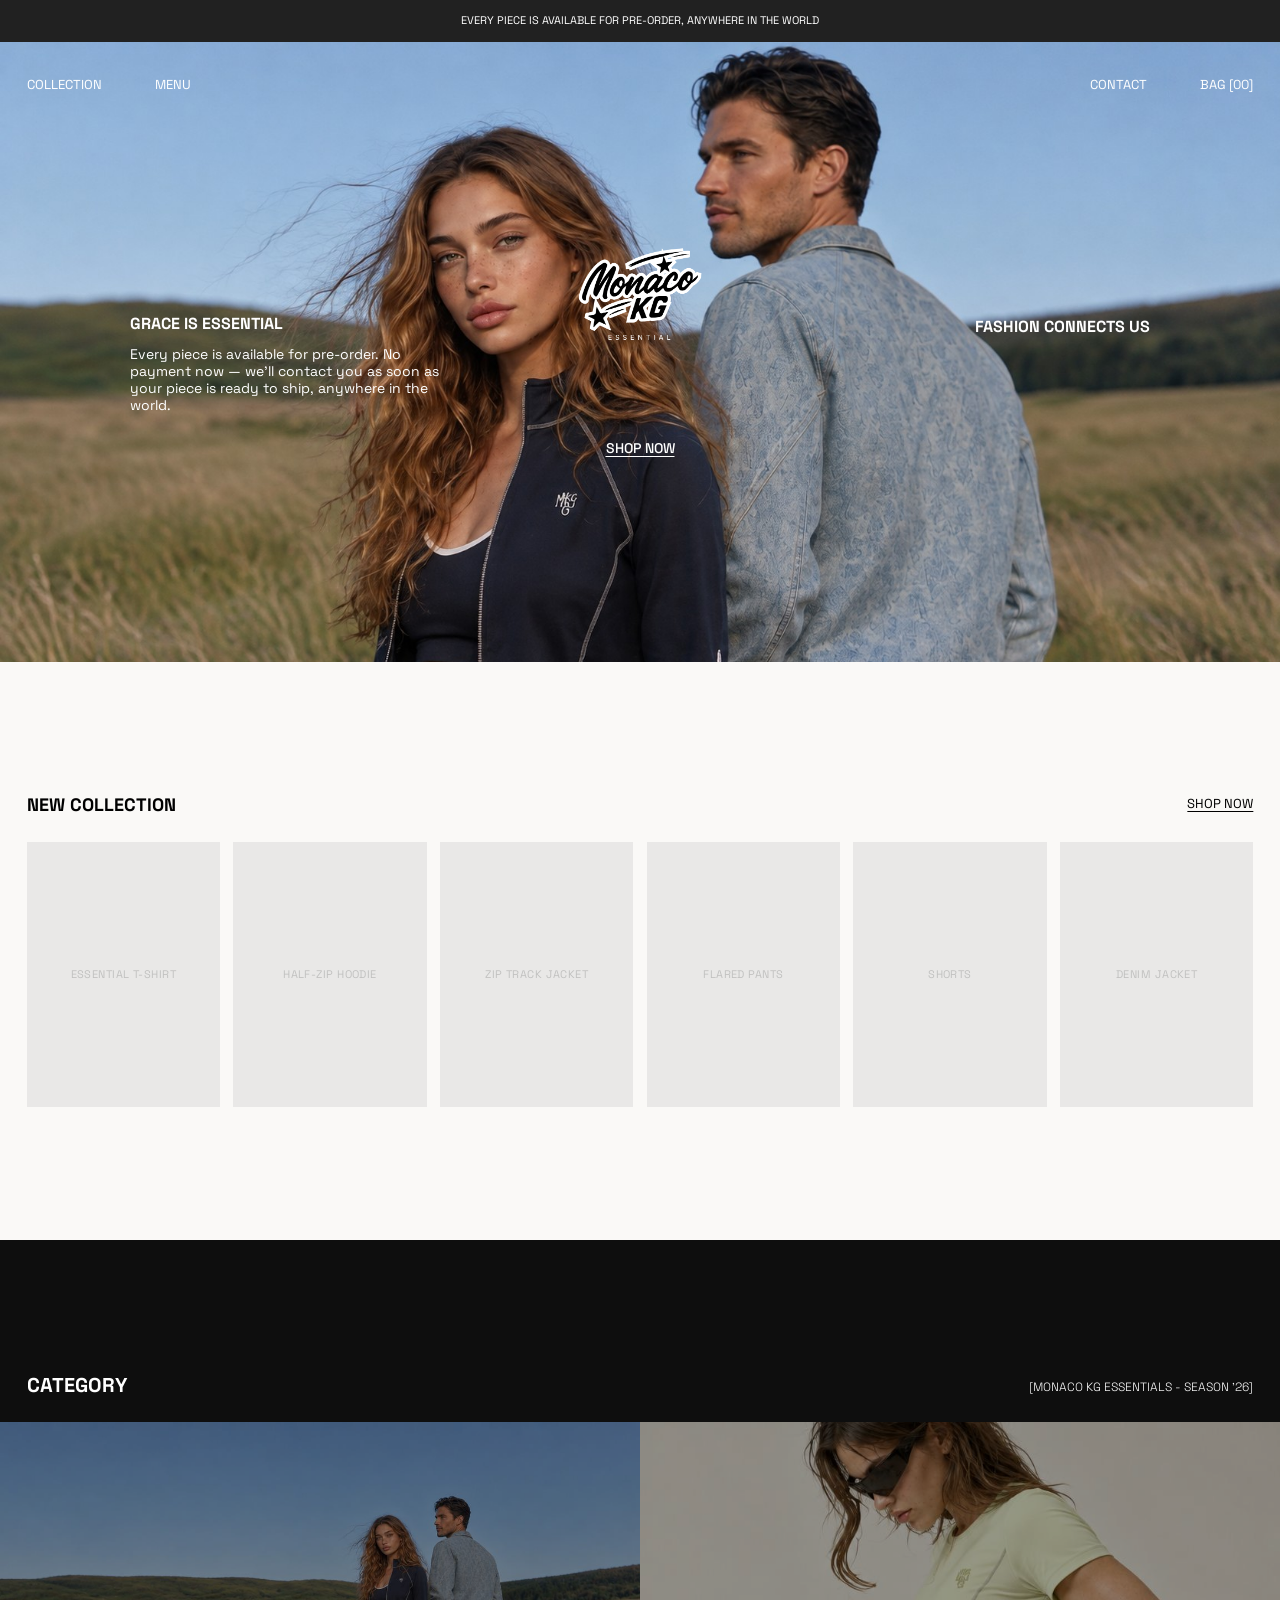
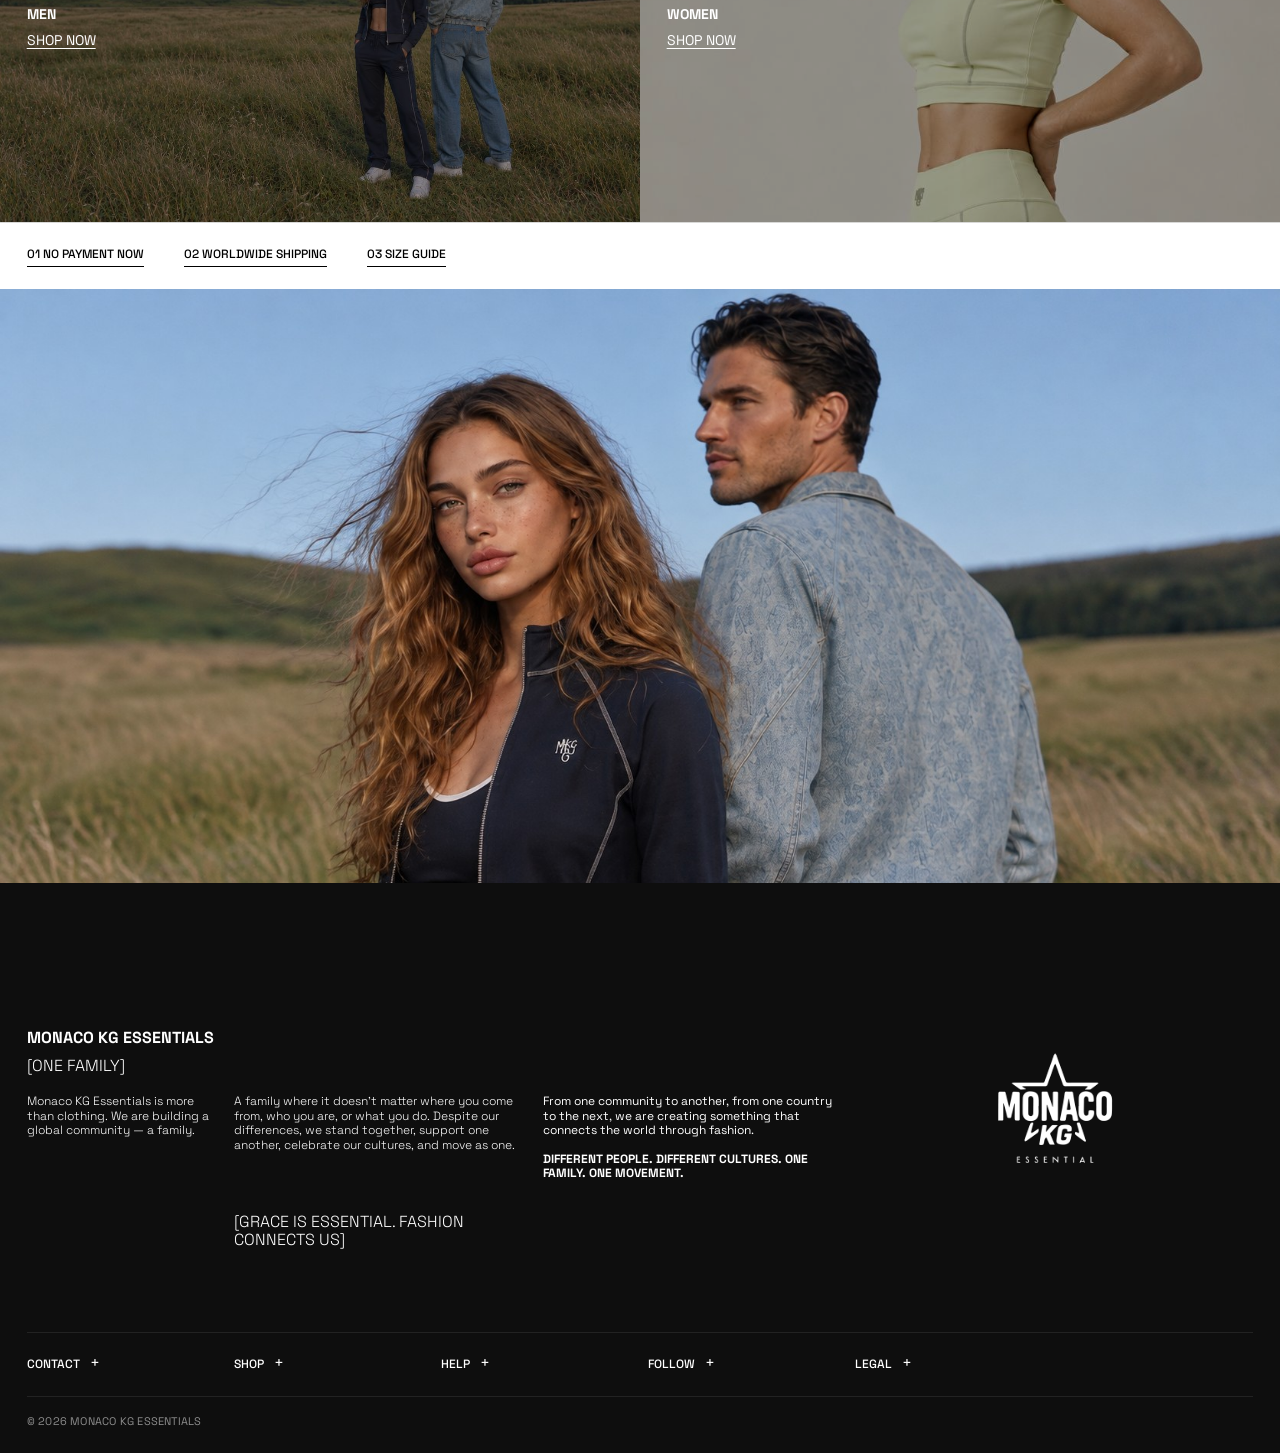
==== index.html @ b2578069 "Моб. первый экран: логотип ровно посередине между навигацией и текстом" ====
<!doctype html>
<html lang="en">
<head>
  <meta charset="utf-8">
  <meta name="viewport" content="width=device-width, initial-scale=1">
  <title>MONACO KG ESSENTIALS</title>
  <meta name="description" content="Monaco KG Essentials — Grace is essential. Fashion connects us. Pre-order with no payment now, worldwide shipping.">
  <link rel="preconnect" href="https://fonts.googleapis.com">
  <link rel="preconnect" href="https://fonts.gstatic.com" crossorigin>
  <link href="https://fonts.googleapis.com/css2?family=Space+Grotesk:wght@300..700&family=Roboto+Mono:wght@300..700&display=swap" rel="stylesheet">
  <!-- ?v=… makes browsers fetch fresh files after an update: bump the number when publishing changes -->
  <link rel="stylesheet" href="styles.css?v=30">
</head>
<body>
  <div id="app"></div>
  <noscript>Please enable JavaScript to view this site.</noscript>
  <script src="i18n.js?v=30"></script>
  <script src="config.js?v=30"></script>
  <script src="app.js?v=30"></script>
</body>
</html>
---- styles.css ----
:root {
  --black: #000;
  --white: #fff;
  --grey: #ececea;
  --band: #f4f4f2;
  --muted: #6b6b69;      /* 5.3:1 on white */
  --line: #d8d8d6;
  /* Space Grotesk has no Cyrillic: Roboto Mono draws only the Russian letters */
  --text: "Space Grotesk", "Roboto Mono", system-ui, -apple-system, "Segoe UI", sans-serif;
  --body: 14px;
  --heading: calc(var(--body) + 4px);   /* 18px */
  --pad: 16px;
  --max: 1440px;
}
@media (min-width: 768px) { :root { --pad: 24px; } }

* { box-sizing: border-box; }
html { scroll-behavior: smooth; }
body { margin: 0; background: var(--white); color: var(--black); font: var(--body)/1.6 var(--text); }
a { color: inherit; text-decoration: none; }
img { display: block; max-width: 100%; }
button, select, input, textarea { font: inherit; color: inherit; }
.sr { position: absolute; width: 1px; height: 1px; overflow: hidden; clip: rect(0 0 0 0); }
.muted { color: var(--muted); }
.small { font-size: 12px; }

/* ---------- type ---------- */
.eyebrow { text-transform: uppercase; font-size: 11px; letter-spacing: .06em; color: var(--muted); margin: 0 0 10px; }
.eyebrow a:hover { color: var(--black); }
.eyebrow--light { color: #d0d0d0; }
/* Section headings: body size + 4px, bold */
.h1, .h2, .h2--big, .hero__title, .pdp__name, .nf__code {
  font-family: var(--text); font-size: var(--heading); font-weight: 700; line-height: 1.35;
  text-transform: uppercase; letter-spacing: .02em;
}
.h1 { margin: 0 0 12px; }
.h2 { margin: 0 0 20px; }
.h2--big { max-width: 40ch; margin: 0 auto 32px; }
.h3 { font-size: 14px; font-weight: 700; text-transform: uppercase; margin: 0 0 8px; }
.lead { font-size: 14px; line-height: 1.7; max-width: 62ch; margin: 0 auto 24px; }
.lead-s { font-size: 14px; max-width: 62ch; margin: 0 0 24px; }
.body { max-width: 64ch; margin: 0 0 16px; }

.ulink { text-transform: uppercase; font-weight: 500; border-bottom: 1px solid currentColor; padding-bottom: 1px; background: none; border-top: 0; border-left: 0; border-right: 0; cursor: pointer; }
.ulink:hover { opacity: .6; }
.muted-link { color: #bdbdbd; }

/* ---------- buttons ---------- */
.btn {
  display: inline-flex; align-items: center; justify-content: center; gap: 8px;
  min-height: 48px; padding: 0 28px; cursor: pointer;
  background: var(--black); color: var(--white); border: 1px solid var(--black);
  text-transform: uppercase; font-weight: 500; font-size: 12px; letter-spacing: .06em;
}
.btn:hover { background: var(--white); color: var(--black); }
.btn:disabled { opacity: .35; cursor: not-allowed; background: var(--black); color: var(--white); }
.btn--ghost { background: transparent; color: var(--black); }
.btn--ghost:hover { background: var(--black); color: var(--white); }
.btn--light { background: var(--white); color: var(--black); border-color: var(--white); }
.btn--light:hover { background: transparent; color: var(--white); }
.btn--full { width: 100%; }
.row-btns { display: flex; gap: 12px; flex-wrap: wrap; }

/* ---------- header (Figma: 16px medium caps, 40px side padding, 40px below the announcement bar) ---------- */
:root { --u: calc(100vw / 1920); --side: max(16px, calc(40 * var(--u))); }
/* phones / tablets: 20px side margins like the Figma mobile frames */
@media (max-width: 899px) { :root { --side: 20px; } }
.announce { background: #212121; color: var(--white); text-align: center; text-transform: uppercase; font-size: clamp(11px, calc(14 * var(--u)), 14px); line-height: 1.2; padding: 0 var(--pad); min-height: 42px; display: grid; place-items: center; }
/* .top wraps header + drawer; sticky white on inner pages, transparent over the photo on home / pre-order */
.top { position: sticky; top: 0; z-index: 20; background: var(--white); border-bottom: 1px solid var(--line); }
.top--over { position: absolute; top: auto; left: 0; right: 0; background: transparent; border-bottom: 0; color: var(--white); }
.header { display: grid; grid-template-columns: 1fr auto 1fr; align-items: center; gap: 16px; min-height: 64px; padding: 0 var(--side); }
.top--over .header { padding-top: 22px; }
@media (max-width: 899px) { .header { padding: 0 20px 0 17px; } .top--over .header { padding-top: 6px; } .hlink { font-size: 16px; } }
.header__l, .header__r { display: flex; align-items: center; gap: max(28px, calc(80 * var(--u))); }
.header__r { justify-content: flex-end; }
.hlink { background: none; border: 0; padding: 10px 0; cursor: pointer; color: inherit; text-transform: uppercase; font-size: clamp(13px, calc(16 * var(--u)), 16px); font-weight: 400; line-height: 1.1; }
.hlink:hover { opacity: .6; }
.hlink[aria-current] { text-decoration: underline; text-underline-offset: 4px; }
.hlink--d { display: none; }
@media (min-width: 900px) { .hlink--d { display: inline-block; } }
.logo { display: block; padding: 6px 0; }
.logo img { height: 52px; width: auto; }
.top--over .logo img { height: 64px; }
@media (min-width: 768px) { .logo img { height: 60px; } .top--over .logo img { height: 76px; } }
.lang select { border: 0; background: transparent; color: inherit; text-transform: uppercase; font-size: clamp(13px, calc(16 * var(--u)), 16px); font-weight: 500; padding: 10px 0; cursor: pointer; min-height: 44px; }
.lang option { color: var(--black); }
.drawer { background: var(--white); color: var(--black); border-top: 1px solid var(--line); border-bottom: 1px solid var(--line); padding: 8px var(--side) 16px; }
.top--over .drawer { margin-top: 12px; }
.drawer a { display: block; text-transform: uppercase; font-weight: 500; padding: 13px 0; border-bottom: 1px solid var(--line); }
.drawer a:last-child { border-bottom: 0; }

/* ---------- sections ---------- */
main { min-height: 60vh; }
.block { max-width: var(--max); margin: 0 auto; padding: 56px var(--pad); }
.block.center { text-align: center; display: flex; flex-direction: column; align-items: center; }
.block.narrow { max-width: 760px; }
.band { background: var(--band); }
.page-head { padding-bottom: 24px; }
.row-head { display: flex; justify-content: space-between; align-items: baseline; gap: 16px; }
.row-head .h2 { margin: 0 0 20px; }

/* ---------- inner-page hero (About) ---------- */
.hero {
  position: relative; min-height: 56vh; display: flex; align-items: flex-end;
  padding: 0 var(--pad) 56px; color: var(--white); overflow: hidden;
  background: radial-gradient(120% 80% at 70% 20%, #3c3f42 0%, #16181a 55%, #050505 100%) center / cover;
}
.hero::after { content: ""; position: absolute; inset: 0; background: linear-gradient(to top, rgba(0,0,0,.45), transparent 60%); }
.hero__content { position: relative; z-index: 1; max-width: var(--max); width: 100%; margin: 0 auto; display: flex; flex-direction: column; align-items: flex-start; gap: 28px; }
.hero__title { margin: 0; }
.label { text-transform: uppercase; font-size: 11px; letter-spacing: .04em; margin: 0; }

/* =====================================================================
   HOME — Figma frames 351 + 352, 1920px artboard.
   Sizes are scaled with --u (1 Figma px at 1920 wide) and clamped for small screens.
   ===================================================================== */
/* hero: photo 892 tall, logo 240 wide in the centre, texts at 53% (left 198, right 75%+29), Shop now at 58%/68% */
.hh { position: relative; height: max(620px, calc(892 * var(--u))); color: var(--white); overflow: hidden; background: #3a3f44 50% 0 / cover no-repeat; }
/* logo box 188×143 cropped from the full logo (no "ESSENTIAL"), centred, top at y=302 of the photo; Shop now at y=599 */
.hh__logo { position: absolute; left: 50%; top: calc(302 * var(--u)); width: max(130px, calc(188 * var(--u))); aspect-ratio: 188 / 143; transform: translateX(-50%); overflow: hidden; }
.hh__logo img { position: absolute; width: 127.88%; height: 159.44%; left: -13.94%; top: -28.67%; max-width: none; }
.hh__t { margin: 0; font-size: clamp(16px, calc(20 * var(--u)), 20px); font-weight: 700; line-height: 1.1; text-transform: uppercase; }
.hh__p { margin: max(12px, calc(20 * var(--u))) 0 0; font-size: clamp(14px, calc(16 * var(--u)), 16px); font-weight: 400; line-height: 1.2; }
.hh__shop { font-size: clamp(14px, calc(16 * var(--u)), 16px); font-weight: 500; line-height: 1.1; text-transform: uppercase; text-decoration: underline; text-underline-offset: 3px; }
.hh__shop:hover { opacity: .7; }
@media (min-width: 900px) {
  .hh__l { position: absolute; left: calc(195 * var(--u)); top: calc(410 * var(--u)); width: max(320px, calc(445 * var(--u))); }
  .hh__r { position: absolute; right: calc(195 * var(--u)); top: calc(414 * var(--u)); }
  .hh__shop { position: absolute; left: 50%; transform: translateX(-50%); top: calc(599 * var(--u)); }
}@media (max-width: 899px) {
  /* phones: logo stays centred, texts stack at the bottom over a soft shade */
  /* padding-top = space taken by MENU / BAG, so the logo centres between the navigation and the texts */
  .hh { height: max(600px, calc(100svh - 42px)); display: flex; flex-direction: column; justify-content: flex-end; padding: 52px 20px 66px; background-position: 69% 0; }
  .hh > *:not(.hh__logo), .hh__l > * { position: relative; z-index: 1; }
  .hh__logo { position: relative; left: auto; top: auto; transform: none; width: 172px; flex: none; align-self: center; margin: auto 0; }
  .hh__l { display: contents; }
  .hh__l .hh__t { order: 1; font-size: 20px; }
  .hh__r { order: 2; margin-top: 4px; font-size: 20px; }
  .hh__p { order: 3; margin: 20px 0 0; font-size: 16px; max-width: 307px; }
  .hh__shop { order: 4; align-self: flex-start; margin-top: 30px; font-size: 16px; }
}

/* shared section head: 46px bold caps title + underlined "Shop now" on the right */
.hhead { display: flex; justify-content: space-between; align-items: flex-end; gap: 16px; padding: 0 var(--side); }
/* phones: link / season note always under the title */
@media (max-width: 599px) {
  .hhead { flex-direction: column; align-items: flex-start; gap: 12px; }
}
/* tablets: link / note stay on the right while they fit on the line, otherwise wrap under the title */
@media (min-width: 600px) and (max-width: 899px) {
  .hhead { flex-wrap: wrap; align-items: baseline; gap: 12px 24px; }
}
@media (max-width: 899px) {
  .hhead__note { text-align: left; white-space: nowrap; font-size: 14px; }
}
.hhead__t { margin: 0; font-size: clamp(18px, calc(20 * var(--u)), 20px); font-weight: 700; line-height: 1.1; text-transform: uppercase; }
.hhead__note { font-size: clamp(12px, calc(16 * var(--u)), 16px); font-weight: 300; line-height: 1.1; text-transform: uppercase; text-align: right; padding-bottom: .15em; }
.hhead__a { font-size: clamp(13px, calc(16 * var(--u)), 16px); font-weight: 400; line-height: 1.1; text-transform: uppercase; text-decoration: underline; text-underline-offset: 3px; white-space: nowrap; padding-bottom: .3em; }
.hhead__a--s { font-size: clamp(12px, calc(16 * var(--u)), 16px); }
.hhead__a:hover { opacity: .6; }

/* New collection: 175 top, title→tiles 60, six 290×398 tiles with 20 gaps, 180 bottom */
.hn { background: #faf9f7; padding: max(64px, calc(200 * var(--u))) 0; }
.hn .hhead__t, .hn .hhead__a { color: #000; }
.hn .hhead { margin-bottom: max(24px, calc(40 * var(--u))); }
.hn__row {
  display: grid; grid-auto-flow: column; grid-auto-columns: 44%; gap: 12px;
  overflow-x: auto; scroll-snap-type: x mandatory; scrollbar-width: none; padding: 0 var(--side); scroll-padding: 0 var(--side);
}
.hn__row::-webkit-scrollbar { display: none; }
@media (max-width: 899px) { .hn__row { grid-auto-columns: 82%; gap: 12px; } }
/* tablets: two pieces in view, the third peeks in */
@media (min-width: 600px) and (max-width: 899px) { .hn__row { grid-auto-columns: 42%; } }
@media (min-width: 900px) { .hn__row { grid-auto-flow: row; grid-template-columns: repeat(6, minmax(0, 1fr)); gap: calc(20 * var(--u)); overflow: visible; } }
.tile { scroll-snap-align: start; display: block; position: relative; }
.tile__media { aspect-ratio: 290 / 398; background: #d9d9d9; overflow: hidden; position: relative; }
.tile__media .ph { background: #d9d9d9; color: #8a8a8a; }
.tile__media > * { position: absolute; inset: 0; width: 100%; height: 100%; object-fit: cover; transition: transform .6s; }
.tile:hover .tile__media > img { transform: scale(1.03); }
/* New collection: pieces sit at 50% opacity and come to 100% on hover (mouse only; on touch screens they stay at 100%) */
@media (hover: hover) {
  .hn .tile__media { opacity: .5; transition: opacity .35s ease; }
  .hn .tile:hover .tile__media, .hn .tile:focus-visible .tile__media { opacity: 1; }
}
.tile__cap { position: absolute; top: 100%; left: 0; right: 0; margin-top: 10px; display: flex; justify-content: space-between; gap: 8px; font-size: 12px; text-transform: uppercase; opacity: 0; transition: opacity .2s; }
.tile:hover .tile__cap, .tile:focus-visible .tile__cap { opacity: 1; }
@media (hover: none) { .tile__cap { opacity: 1; } }

/* Category: black, 179 top, title→photos 55, two 960×600 halves with a 40% shade, labels at 57% */
.hc { background: #0e0e0e; color: var(--white); padding-top: max(56px, calc(200 * var(--u))); }
.hc .hhead { margin-bottom: max(24px, calc(40 * var(--u))); }
.hc .hhead__t { font-size: clamp(20px, calc(24 * var(--u)), 24px); }
.hc__grid { display: grid; }
@media (min-width: 768px) { .hc__grid { grid-template-columns: 1fr 1fr; } }
.hc__tile { position: relative; display: block; overflow: hidden; height: 75vw; background: #555; }
@media (min-width: 768px) { .hc__tile { height: max(340px, calc(600 * var(--u))); } }
.hc__tile > img { position: absolute; inset: 0; width: 100%; height: 100%; object-fit: cover; transition: transform .8s; }
.hc__tile--women > img { object-position: 50% 21%; }
/* Men / Women: 40% shade that clears on hover, photo zooms in a little more */
.hc__tile::after { content: ""; position: absolute; inset: 0; background: rgba(0,0,0,.4); transition: background .5s ease; }
.hc__tile:hover::after, .hc__tile:focus-visible::after { background: rgba(0,0,0,0); }
.hc__tile:hover > img, .hc__tile:focus-visible > img { transform: scale(1.05); }
.hc__label { position: absolute; z-index: 1; left: var(--side); top: 46.2%; display: grid; justify-items: start; gap: 10px; font-size: clamp(14px, calc(16 * var(--u)), 16px); line-height: 1.1; text-transform: uppercase; }
.hc__shop { text-decoration: underline; text-underline-offset: 3px; }
.hc__label b { font-weight: 700; }

/* Brand block: black 940 tall, star logo 795 wide at 40% (lighten), text 516 wide left, 594 wide from x=1285 */
.hb { position: relative; overflow: hidden; background: #0e0e0e; color: var(--white); display: grid; gap: 40px; align-content: center;
  min-height: max(560px, calc(940 * var(--u))); padding: 72px var(--side); font-size: 14px; line-height: 1.2; }
.hb__logo { position: absolute; left: 50%; top: 50%; width: max(360px, calc(795 * var(--u))); height: auto; transform: translate(-50%, -50%); mix-blend-mode: lighten; opacity: .4; pointer-events: none; }
.hb__l, .hb__r { position: relative; z-index: 1; }
.hb__h { margin: 0 0 10px; font-size: 16px; font-weight: 700; line-height: 1.1; text-transform: uppercase; }
.hb__tag { margin: 0; font-size: 16px; line-height: 1.1; text-transform: uppercase; }
.hb__p p { margin: 0 0 1.2em; }
.hb__l .hb__p { margin-top: 32px; }
.hb__r .hb__p p:last-child { margin-bottom: 20px; }
@media (min-width: 900px) {
  .hb { grid-template-columns: calc(516 * var(--u)) 1fr calc(594 * var(--u)); padding: 0 calc(41 * var(--u)); align-content: stretch; align-items: start; font-size: clamp(12px, calc(14 * var(--u)), 14px); }
  .hb__l { margin-top: max(120px, calc(350 * var(--u))); }
  .hb__r { margin-top: max(140px, calc(398 * var(--u))); }
  .hb__h, .hb__tag { font-size: clamp(13px, calc(16 * var(--u)), 16px); }
  .hb__r { grid-column: 3; }
}

/* closing photo: full width, 892 tall, cropped from the top */

/* closing photo: full width, 892 tall at 1920, cropped from the top */
.hp { height: max(420px, calc(892 * var(--u))); background: #3a3f44 50% 0 / cover no-repeat; }
@media (max-width: 899px) { .hp { height: 520px; background-position: 69% 0; } }

/* ---------- pre-order page: photo first screen with the page title, then white info ---------- */
.pgh { position: relative; height: max(560px, calc(100vh - 42px)); color: var(--white); background: #3a3f44 50% 30% / cover no-repeat; display: flex; align-items: center; }
.pgh::after { content: ""; position: absolute; inset: 0; background: rgba(0,0,0,.25); }
.pgh__in { position: relative; z-index: 1; padding: 0 var(--side); display: grid; gap: 10px; }
@media (min-width: 900px) { .pgh__in { padding-left: calc(198 * var(--u)); } }
.pgh__eyebrow { margin: 0; font-size: clamp(13px, calc(16 * var(--u)), 16px); text-transform: uppercase; }
.info-head { padding-top: max(64px, calc(120 * var(--u))); padding-bottom: 8px; }
.info-head .hhead__t { color: #373737; margin-bottom: 16px; }

/* ---------- catalogue: 400px photo screen, then a bar with All / Men / Women + count, then a 4-up grid ---------- */
.pl-hero { position: relative; height: 400px; display: flex; align-items: flex-end; padding: 0 var(--side) 40px; color: var(--white); background: #3a3f44 50% 30% / cover no-repeat; }
.pl-hero::after { content: ""; position: absolute; inset: 0; background: linear-gradient(to top, rgba(0,0,0,.35), transparent 60%); }
.pl-hero .hh__t { position: relative; z-index: 1; }
.pl-bar { display: flex; flex-wrap: wrap; justify-content: space-between; align-items: center; gap: 8px 32px; margin: max(32px, calc(60 * var(--u))) var(--side) 0; padding: 0 0 14px; border-bottom: 1px solid var(--line); }
.pl-tabs { display: flex; flex-wrap: wrap; gap: 8px 32px; }
.pl-link { background: none; border: 0; padding: 6px 0; cursor: pointer; color: #8a8a8a; text-transform: uppercase; font-size: clamp(14px, calc(18 * var(--u)), 18px); font-weight: 500; line-height: 1.1; }
.pl-link:hover { color: var(--black); }
.pl-link[aria-pressed="true"] { color: var(--black); text-decoration: underline; text-underline-offset: 4px; }
.pl-count { font-size: clamp(13px, calc(16 * var(--u)), 16px); text-transform: uppercase; color: #373737; white-space: nowrap; }
.pl-grid { display: grid; grid-template-columns: minmax(0, 1fr); gap: 48px 12px; padding: max(28px, calc(40 * var(--u))) var(--side) max(72px, calc(180 * var(--u))); }
/* catalogue columns step down smoothly: 4 (desktop) → 3 → 2 (tablet) → 1 (phone) */
@media (min-width: 600px) { .pl-grid { grid-template-columns: repeat(2, minmax(0, 1fr)); gap: 48px 16px; } }
@media (min-width: 1000px) { .pl-grid { grid-template-columns: repeat(3, minmax(0, 1fr)); gap: 56px 20px; } }
@media (min-width: 1200px) { .pl-grid { grid-template-columns: repeat(4, minmax(0, 1fr)); gap: max(48px, calc(56 * var(--u))) 20px; } }
.pl-grid .card__media { aspect-ratio: 290 / 398; background: #d9d9d9; }
.pl-grid .card__media .ph { background: #d9d9d9; color: #8a8a8a; }
.pl-grid .card__name { font-size: 13px; font-weight: 500; }
.pl-empty { grid-column: 1 / -1; margin: 0; color: var(--muted); }

/* ---------- bag ---------- */
.bag-head { display: flex; justify-content: space-between; align-items: flex-end; gap: 16px; border-bottom: 1px solid var(--line); margin: 0 var(--side); padding: max(40px, calc(96 * var(--u))) 0 20px; }
.bag-head .hhead__t { color: #373737; }
.bag-empty { padding: 48px var(--side) max(96px, calc(180 * var(--u))); display: grid; gap: 20px; justify-items: start; }
.bag-empty p { margin: 0; color: var(--muted); }
.bag { display: grid; gap: 48px; padding: 32px var(--side) max(72px, calc(180 * var(--u))); }
@media (min-width: 900px) { .bag { grid-template-columns: minmax(0, 1.3fr) minmax(320px, 1fr); gap: calc(80 * var(--u) + 24px); align-items: start; } .bag-form { position: sticky; top: 96px; } }
.bag-list { list-style: none; margin: 0; padding: 0; display: grid; gap: 24px; }
.bag-item { display: grid; grid-template-columns: 120px minmax(0, 1fr); gap: 20px; padding-bottom: 24px; border-bottom: 1px solid var(--line); }
@media (min-width: 900px) { .bag-item { grid-template-columns: 160px minmax(0, 1fr); } }
.bag-item__img { aspect-ratio: 290 / 398; background: #d9d9d9; position: relative; overflow: hidden; }
.bag-item__img > * { position: absolute; inset: 0; width: 100%; height: 100%; object-fit: cover; }
.bag-item__img .ph { background: #d9d9d9; color: #8a8a8a; font-size: 9px; padding: 6px; }
.bag-item__info { display: flex; flex-direction: column; align-items: flex-start; gap: 10px; font-size: 13px; }
.bag-item__info .card__name { text-transform: uppercase; font-weight: 500; }
.bag-item__qty { display: flex; align-items: center; gap: 8px; text-transform: uppercase; color: var(--muted); font-size: 12px; }
.bag-item__qty select { border: 0; border-bottom: 1px solid var(--black); background: transparent; min-height: 32px; font-size: 13px; color: var(--black); cursor: pointer; }
.bag-item__rm { background: none; border: 0; padding: 0; cursor: pointer; color: inherit; }
.added { margin: -10px 0 0; font-size: 13px; }

/* ---------- About page (site type scale: 20px bold titles, 16px text, 16px light labels) ---------- */
.ab-hero .hero__content { gap: 8px; }
.ab-hero__eyebrow { margin: 0; font-size: 16px; font-weight: 300; text-transform: uppercase; }
.ab-block { display: grid; gap: 14px; max-width: 760px; padding: max(64px, calc(120 * var(--u))) var(--side); }
.ab-num { margin: 0; font-size: 16px; font-weight: 300; }
.ab-text { margin: 0; font-size: 16px; line-height: 1.4; }
.ab-photo { margin: 0 var(--side); height: max(320px, calc(720 * var(--u))); background: #d9d9d9 50% 30% / cover no-repeat; }
.ab-photo.ph { width: auto; }
/* phones / tablets: text → photo → text → photo → text (each row = [photo,] text).
   desktop: the earlier two-column layout — row 2 photo left / text right, row 3 text left / photo right */
@media (min-width: 900px) {
  .ab-row { display: grid; grid-template-columns: repeat(2, minmax(0, 1fr)); gap: 64px; align-items: center; max-width: var(--max); margin: 0 auto; padding: 56px var(--side); }
  .ab-row .ab-block { padding: 0; max-width: none; }
  .ab-row:first-of-type { display: block; padding-top: 0; padding-bottom: 0; }
  .ab-row:first-of-type .ab-block { padding: 56px 0; }
  .ab-row .ab-photo { margin: 0; height: auto; aspect-ratio: 4 / 5; }
  .ab-row--r .ab-block { order: -1; }
}
/* closing band: title / sign / link 30px apart, more air above and below */
.ab-motto { display: grid; justify-items: center; gap: 30px; text-align: center; padding: max(80px, calc(160 * var(--u))) var(--side); background: var(--band); }
.ab-motto__t { margin: 0; max-width: 24ch; font-size: clamp(20px, calc(24 * var(--u)), 24px); font-weight: 700; line-height: 1; text-transform: uppercase; }
.ab-motto__sign { margin: 0; font-size: 16px; font-weight: 300; line-height: 1.3; color: var(--black); }
@media (max-width: 599px) { .ab-motto { gap: 24px; } }

/* ---------- numbered info strip ---------- */
.strip { display: flex; flex-wrap: wrap; gap: 12px 40px; padding: 22px var(--side); border-top: 1px solid var(--line); background: var(--white); }
.strip .ulink { font-size: 12px; }
/* ---------- placeholders ---------- */
.ph { background: var(--grey); display: grid; place-items: center; color: var(--muted); text-align: center; padding: 16px; font-size: 11px; text-transform: uppercase; letter-spacing: .04em; width: 100%; height: 100%; }
.sq { aspect-ratio: 1; object-fit: cover; width: 100%; }

/* ---------- product grid ---------- */
.grid { display: grid; grid-template-columns: repeat(2, minmax(0, 1fr)); gap: 32px 12px; }
@media (min-width: 1000px) { .grid { grid-template-columns: repeat(4, minmax(0, 1fr)); gap: 40px 16px; } }
.grid--edge { gap: 1px; background: var(--line); border-top: 1px solid var(--line); border-bottom: 1px solid var(--line); margin-bottom: 0; }
.grid--edge .card { background: var(--white); }
.grid--edge .card__info { padding: 12px var(--pad) 20px; }
.grid--edge > p { background: var(--white); grid-column: 1 / -1; margin: 0; }

.card { display: flex; flex-direction: column; }
.card__media { position: relative; aspect-ratio: 3 / 4; background: var(--grey); overflow: hidden; }
.card__media > img, .card__media > .ph { position: absolute; inset: 0; width: 100%; height: 100%; object-fit: cover; transition: opacity .4s, transform .6s; }
.card__alt { opacity: 0; }
.card:hover .card__alt { opacity: 1; }
.card:hover .card__media > img:first-child { transform: scale(1.03); }
.badge { position: absolute; top: 10px; left: 10px; z-index: 1; background: var(--white); font-size: 10px; text-transform: uppercase; font-weight: 500; letter-spacing: .04em; padding: 3px 7px; }
.badge--inline { position: static; display: inline-block; border: 1px solid var(--black); align-self: flex-start; }
.card__info { padding-top: 10px; display: flex; flex-direction: column; gap: 14px; flex: 1; }
.card__price { font-size: 13px; font-weight: 700; }
/* short description: max 2 lines */
.card__desc { margin: -8px 0 0; /* sits closer to the name: 6px instead of 14px */ font-size: 13px; line-height: 1.35; color: var(--muted); display: -webkit-box; -webkit-line-clamp: 2; -webkit-box-orient: vertical; overflow: hidden; }
/* Pre-order: underlined caps link at the very bottom, left-aligned (same style as "Shop now") */
/* colours → price → Pre-order: same 14px gaps, kept together at the bottom of the card */
.card .swatches { margin-top: auto; }
.card__btn { align-self: flex-start; font-size: 13px; font-weight: 500; text-transform: uppercase; text-decoration: underline; text-underline-offset: 3px; }
.card:hover .card__btn { opacity: .6; }
.card__btn--soon { color: #8a8a8a; text-decoration: none; }
.card__row { display: flex; flex-wrap: wrap; justify-content: space-between; gap: 2px 12px; }
.card__name { font-weight: 600; text-transform: uppercase; }
.swatches { display: flex; gap: 6px; }
.sw { width: 12px; height: 12px; border-radius: 50%; border: 1px solid #bdbdbd; }

/* ---------- shop toolbar ---------- */
.toolbar-wrap { padding-top: 0; padding-bottom: 24px; display: grid; gap: 16px; }
.chips { display: flex; flex-wrap: wrap; gap: 8px; }
.chip { min-height: 40px; padding: 0 14px; border: 1px solid var(--line); background: var(--white); cursor: pointer; text-transform: uppercase; font-size: 11px; letter-spacing: .04em; display: inline-flex; align-items: center; }
.chip:hover { border-color: var(--black); }
.chip[aria-pressed="true"] { background: var(--black); color: var(--white); border-color: var(--black); }
.toolbar { display: flex; flex-wrap: wrap; justify-content: space-between; align-items: center; gap: 12px 24px; border-top: 1px solid var(--line); border-bottom: 1px solid var(--line); padding: 6px 0; }
.toolbar--plain { border: 0; padding: 0 0 16px; }
.toolbar__l, .toolbar__r { display: flex; flex-wrap: wrap; align-items: center; gap: 8px 20px; }
.sel { display: flex; align-items: center; gap: 8px; text-transform: uppercase; font-size: 11px; color: var(--muted); }
.sel select { border: 0; background: transparent; min-height: 44px; padding: 0 4px; font-size: 12px; color: var(--black); cursor: pointer; text-transform: none; }

/* ---------- product page ---------- */
.crumbs { padding-top: 20px; padding-bottom: 12px; }
.pdp { max-width: var(--max); margin: 0 auto; padding: 0 var(--pad) 56px; display: grid; gap: 32px; }
@media (min-width: 960px) { .pdp { grid-template-columns: minmax(0, 1.6fr) minmax(320px, 1fr); gap: 48px; align-items: start; } .pdp__info { position: sticky; top: 84px; } }
.pdp__gallery { display: grid; grid-template-columns: repeat(2, minmax(0, 1fr)); gap: 8px; }
.pdp__gallery > * { aspect-ratio: 3 / 4; object-fit: cover; width: 100%; }
@media (max-width: 959px) {
  .pdp__gallery { display: flex; overflow-x: auto; scroll-snap-type: x mandatory; margin: 0 calc(-1 * var(--pad)); padding: 0 var(--pad); scrollbar-width: none; }
  .pdp__gallery > * { flex: 0 0 82%; scroll-snap-align: start; }
}
.pdp__info { display: flex; flex-direction: column; gap: 22px; }
.pdp__name { margin: 0; }
.pdp__price { margin: -14px 0 0; font-size: 14px; }
.opt p { margin: 0 0 10px; }
.opt__head { display: flex; justify-content: space-between; align-items: baseline; gap: 12px; }
.opt__head .ulink { font-size: 11px; }
.opt__row { display: flex; flex-wrap: wrap; gap: 8px; }
.dot { width: 44px; height: 44px; border-radius: 50%; border: 1px solid var(--line); background: var(--white); display: grid; place-items: center; cursor: pointer; padding: 0; }
.dot span { width: 28px; height: 28px; border-radius: 50%; border: 1px solid #bdbdbd; }
.dot[aria-checked="true"] { border: 2px solid var(--black); }
.sz { min-width: 56px; min-height: 44px; border: 1px solid var(--line); background: var(--white); cursor: pointer; text-transform: uppercase; font-size: 12px; padding: 0 12px; }
.sz:hover { border-color: var(--black); }
.sz[aria-checked="true"] { background: var(--black); color: var(--white); border-color: var(--black); }
.err { color: #b02a2a; margin: 8px 0 0; font-size: 12px; }
.note { background: var(--band); padding: 12px 14px; margin: -10px 0 0; font-size: 12px; }

/* ---------- accordions ---------- */
.acc-group { border-top: 1px solid var(--line); }
details { border-bottom: 1px solid var(--line); }
summary { list-style: none; cursor: pointer; padding: 16px 0; text-transform: uppercase; font-weight: 600; display: flex; justify-content: space-between; gap: 16px; }
summary::-webkit-details-marker { display: none; }
summary::after { content: "+"; font-weight: 400; font-size: 16px; line-height: 1; }
details[open] summary::after { content: "−"; }
details p { margin: 0 0 18px; max-width: 70ch; }

/* ---------- steps ---------- */
.steps { display: grid; gap: 32px; margin: 12px 0 36px; }
@media (min-width: 768px) { .steps { grid-template-columns: repeat(3, 1fr); } }
.steps .num { font-weight: 700; color: var(--muted); }
.steps h3 { margin: 4px 0 6px; font-size: 13px; text-transform: uppercase; }
.steps p { margin: 0; color: var(--muted); }
.steps4 { list-style: none; margin: 0; padding: 0; display: grid; gap: 1px; background: var(--line); border: 1px solid var(--line); }
@media (min-width: 768px) { .steps4 { grid-template-columns: repeat(4, 1fr); } }
.steps4 li { background: var(--white); padding: 24px; display: grid; gap: 8px; align-content: start; }
.steps4 p { margin: 0; color: var(--muted); }
.faq { display: grid; gap: 32px; }
@media (min-width: 900px) { .faq { grid-template-columns: 1fr 2fr; gap: 64px; } }

/* ---------- community / split ---------- */
.comm { display: grid; grid-template-columns: repeat(2, 1fr); gap: 8px; width: 100%; margin-bottom: 32px; }
@media (min-width: 768px) { .comm { grid-template-columns: repeat(4, 1fr); } }
.comm .ph { aspect-ratio: 1; }
.split { display: grid; gap: 32px; align-items: center; }
@media (min-width: 900px) { .split { grid-template-columns: 1fr 1fr; gap: 64px; } .split--rev > :first-child { order: 2; } }
.split__img { aspect-ratio: 4 / 5; }

/* ---------- forms ---------- */
.fields { display: grid; gap: 18px; }
@media (min-width: 560px) { .fields { grid-template-columns: 1fr 1fr; } .fields--3 { grid-template-columns: repeat(3, 1fr); } }
.field { display: grid; gap: 4px; text-transform: uppercase; font-size: 11px; color: var(--muted); }
.field .muted { text-transform: none; }
.field input, .field select, .field textarea {
  border: 0; border-bottom: 1px solid var(--black); border-radius: 0; background: transparent;
  padding: 10px 0; min-height: 44px; width: 100%; font-size: 13px; color: var(--black); text-transform: none;
}
.field textarea { resize: vertical; min-height: 64px; }
.field input:focus, .field select:focus, .field textarea:focus { outline: none; border-bottom-width: 2px; padding-bottom: 9px; }
.check { display: flex; gap: 12px; align-items: flex-start; font-size: 12px; cursor: pointer; }
.check input { width: 18px; height: 18px; margin: 1px 0 0; accent-color: var(--black); flex: none; }
.check a { border-bottom: 1px solid currentColor; }
.status { margin: 0; font-size: 12px; min-height: 1em; }
.status.ok { color: #1f6b33; }
.status.err { color: #b02a2a; }
.form { display: grid; gap: 20px; }
.contact { display: grid; gap: 48px; }
@media (min-width: 900px) { .contact { grid-template-columns: 1fr 1.2fr; gap: 80px; } }
.dl { display: grid; grid-template-columns: auto 1fr; gap: 10px 24px; margin: 24px 0 0; }
.dl dt { text-transform: uppercase; font-size: 11px; color: var(--muted); }
.dl dd { margin: 0; }

/* ---------- modal (slides in from the right) ---------- */
.modal { border: 0; padding: 0; margin: 0 0 0 auto; height: 100vh; max-height: 100vh; width: min(520px, 100vw); background: var(--white); color: var(--black); }
.modal[open] { animation: slide .25s ease-out; }
@keyframes slide { from { transform: translateX(40px); opacity: 0; } }
.modal::backdrop { background: rgba(0, 0, 0, .45); }
.modal__body { position: relative; padding: 48px var(--pad) 32px; display: grid; gap: 22px; }
.modal__close { position: absolute; top: 8px; right: 8px; width: 44px; height: 44px; background: none; border: 0; cursor: pointer; display: grid; place-items: center; }
.po-item { display: grid; grid-template-columns: 72px 1fr; gap: 14px; align-items: center; background: var(--band); padding: 10px; }
.po-item__img { aspect-ratio: 3 / 4; overflow: hidden; }
.po-item__img > * { width: 100%; height: 100%; object-fit: cover; }
.po-item__img .ph { padding: 4px; font-size: 8px; }

/* ---------- thank you / summary ---------- */
.thanks { display: grid; gap: 20px; justify-items: start; }
.summary { width: 100%; }
.sum-row { display: flex; justify-content: space-between; gap: 16px; padding: 10px 0; border-bottom: 1px solid var(--line); }

/* ---------- size table ---------- */
.table-wrap { overflow-x: auto; border: 1px solid var(--line); }
.table { width: 100%; border-collapse: collapse; min-width: 520px; }
.table th, .table td { text-align: left; padding: 12px 16px; border-bottom: 1px solid var(--line); }
.table thead th { text-transform: uppercase; font-size: 11px; color: var(--muted); font-weight: 500; }
.table tbody tr:last-child > * { border-bottom: 0; }

/* ---------- legal / 404 ---------- */
.legal { max-width: 860px; }
.legal .chips { margin-bottom: 32px; }
.legal .h3 { margin-top: 28px; }
.nf { display: grid; gap: 12px; justify-items: start; }
.nf__code { margin: 0; color: var(--muted); }

/* ---------- footer ---------- */
/* Figma frame "Footer" (1920 × 940, #0e0e0e): text starts at y=219, columns at x=40 / 351 / 812
   (widths 290 / 443 / 445), motto under column 2, white star logo 563 wide at x=1301, y=70 */
.footer { background: #0e0e0e; color: var(--white); padding: 0 var(--side); font-size: 14px; }
.ft { position: relative; display: grid; gap: 24px; padding: 64px 0 56px; line-height: 1.2; }
.ft p { margin: 0; }
.ft__h { font-size: 16px; font-weight: 700; line-height: 1.1; text-transform: uppercase; margin-bottom: 10px !important; }
.ft__tag { font-size: 16px; font-weight: 300; line-height: 1.1; text-transform: uppercase; }
.ft__c1, .ft__c2 { font-weight: 300; }
.ft__c3 p + p { margin-top: 1.2em; }
.ft__b { font-weight: 700; text-transform: uppercase; }
.ft__logo { display: block; mix-blend-mode: lighten; }
.ft__logo img { display: block; width: 100%; height: auto; }
/* phones / tablets — Figma "footer mob" (420 wide): one column, motto before the third paragraph,
   gaps 10 / 30 / 20 / 30 / 30 / 40, logo 120 wide centred, 30px to the navigation below */
@media (max-width: 899px) {
  .ft { display: flex; flex-direction: column; gap: 0; padding: 80px 0 30px; }
  .ft__h { margin-bottom: 10px !important; }
  .ft__c1 { order: 1; margin-top: 30px !important; }
  .ft__c2 { order: 2; margin-top: 20px !important; }
  .ft__motto { order: 3; margin-top: 30px !important; }
  .ft__c3 { order: 4; margin-top: 30px; }
  .ft__logo { order: 5; width: 120px; align-self: center; margin-top: 40px; }
}
@media (min-width: 900px) {
  .ft { grid-template-columns: calc(290 * var(--u)) calc(443 * var(--u)) calc(445 * var(--u)) 1fr;
    column-gap: calc(21 * var(--u)); row-gap: 0; align-items: start; align-content: start;
    min-height: calc(620 * var(--u)); padding: calc(219 * var(--u)) 0 calc(80 * var(--u));
    font-size: clamp(12px, calc(14 * var(--u)), 14px); }
  .ft__head { grid-column: 1 / 4; grid-row: 1; margin-bottom: calc(30 * var(--u)); }
  .ft__c1 { grid-column: 1; grid-row: 2; }
  .ft__c2 { grid-column: 2; grid-row: 2; }
  .ft__c3 { grid-column: 3; grid-row: 2 / 4; }
  .ft__motto { grid-column: 2; grid-row: 3; margin-top: calc(92 * var(--u)) !important; }
  .ft__logo { position: absolute; left: calc(1261 * var(--u)); top: calc(70 * var(--u)); width: calc(563 * var(--u)); margin: 0; }
}/* accordion sections + language on one row (stacked on phones) */
/* extra 30px above the footer navigation on desktop only (not phones / tablets) */
@media (min-width: 1100px) { .footer__cols { margin-top: 30px; } }
.footer__cols { display: grid; gap: 0 16px; border-top: 1px solid #222; padding: 12px 0; text-transform: uppercase; font-size: 12px; }
@media (min-width: 900px) { .footer__cols { grid-template-columns: repeat(6, minmax(0, 1fr)); align-items: start; } }
.facc { border: 0; }
.facc summary { padding: 10px 0; font-weight: 500; justify-content: flex-start; gap: 10px; }
.facc__links { display: flex; flex-direction: column; gap: 8px; padding: 0 0 14px; }
.facc__links a, .facc__links span { color: #a8a8a8; text-transform: none; }
.facc__links a:hover { color: var(--white); }
.footer__bottom { padding: 16px 0 22px; border-top: 1px solid #222; color: #8c8c8c; font-size: 11px; text-transform: uppercase; letter-spacing: .02em; }
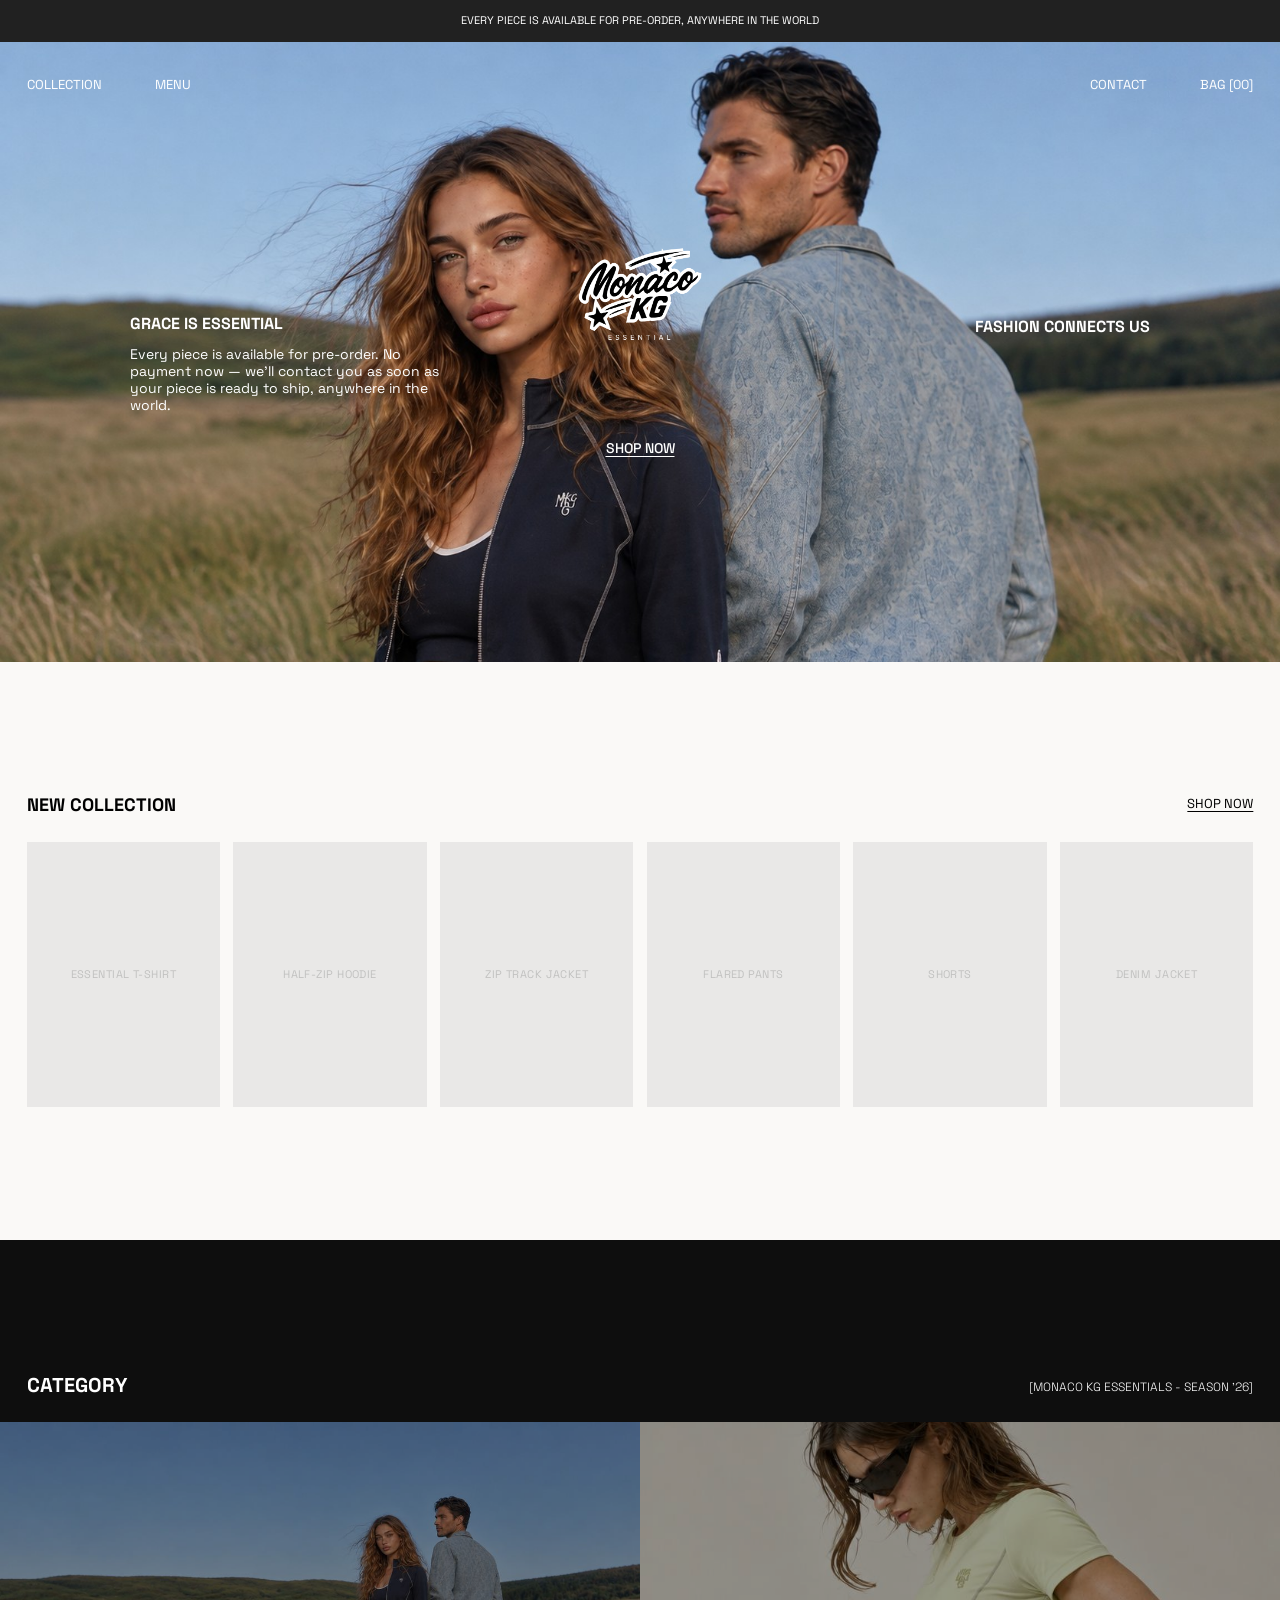
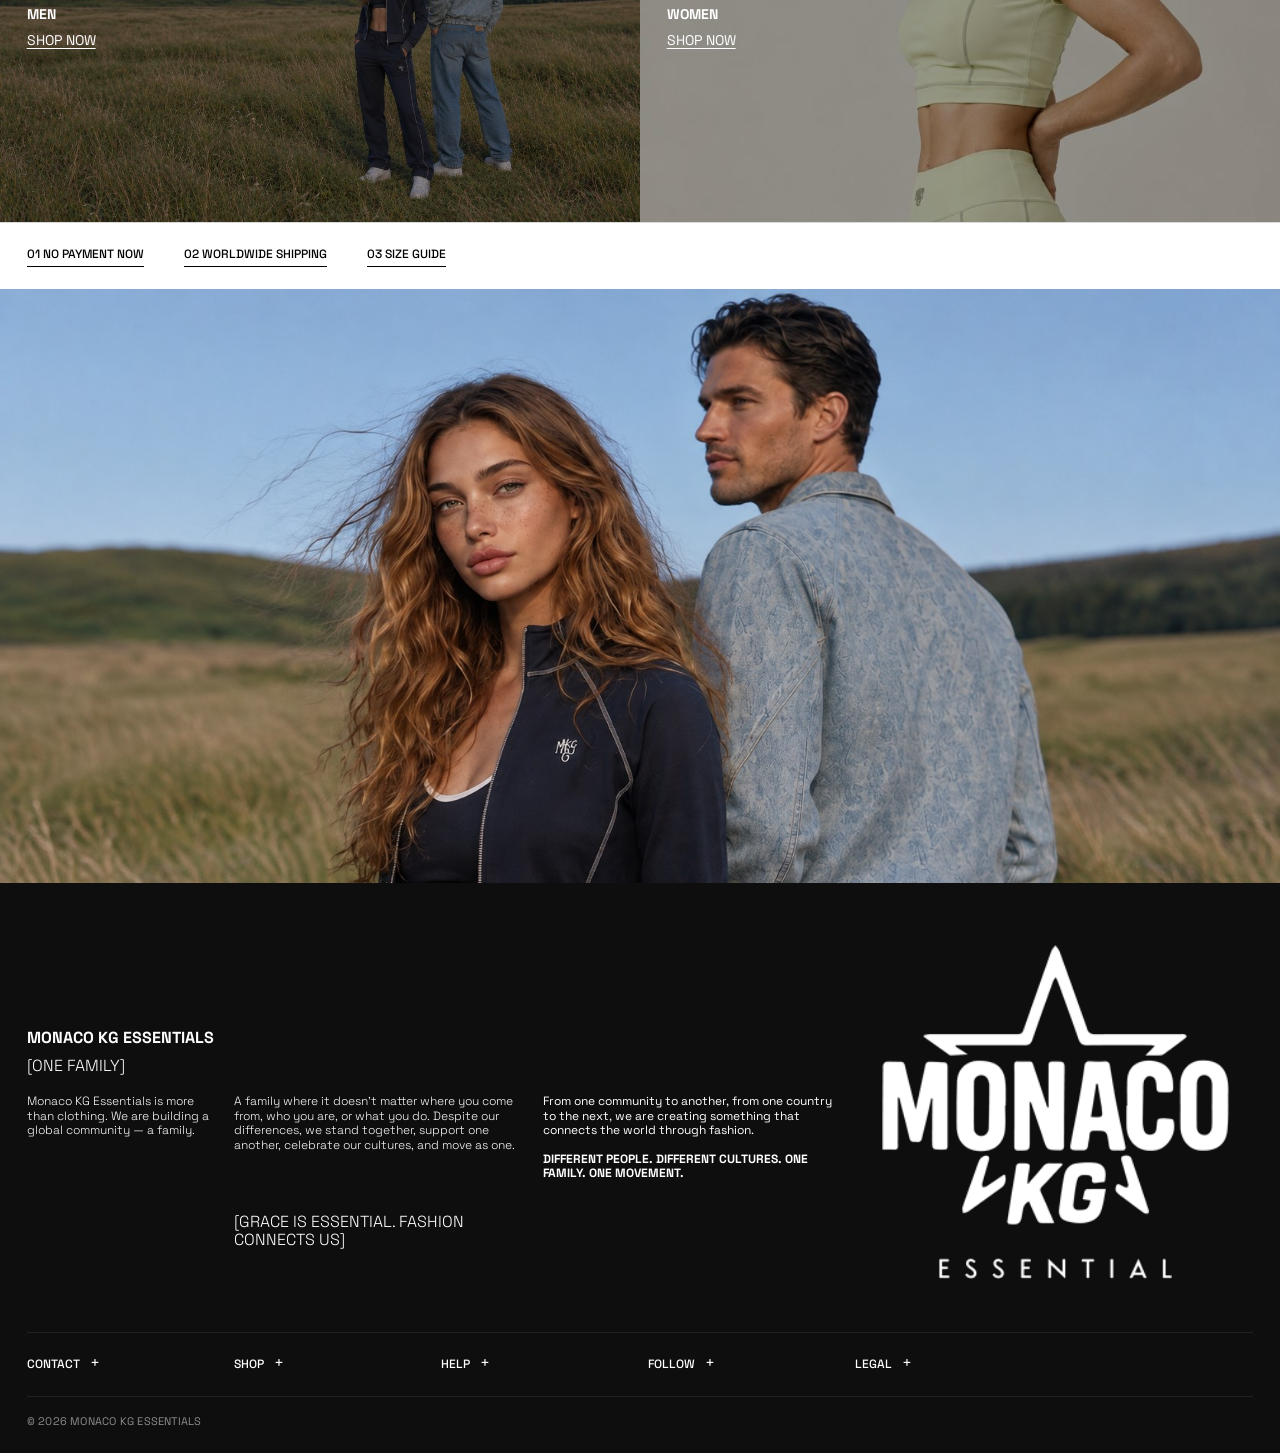
==== commit 3461b399: "You may also like: 4-3-2-1 колонки как в каталоге" ====
--- a/index.html
+++ b/index.html
@@ -9,13 +9,13 @@
   <link rel="preconnect" href="https://fonts.gstatic.com" crossorigin>
   <link href="https://fonts.googleapis.com/css2?family=Space+Grotesk:wght@300..700&family=Roboto+Mono:wght@300..700&display=swap" rel="stylesheet">
   <!-- ?v=… makes browsers fetch fresh files after an update: bump the number when publishing changes -->
-  <link rel="stylesheet" href="styles.css?v=30">
+  <link rel="stylesheet" href="styles.css?v=33">
 </head>
 <body>
   <div id="app"></div>
   <noscript>Please enable JavaScript to view this site.</noscript>
-  <script src="i18n.js?v=30"></script>
-  <script src="config.js?v=30"></script>
-  <script src="app.js?v=30"></script>
+  <script src="i18n.js?v=33"></script>
+  <script src="config.js?v=33"></script>
+  <script src="app.js?v=33"></script>
 </body>
 </html>
--- a/styles.css
+++ b/styles.css
@@ -372,6 +372,30 @@
 .dot { width: 44px; height: 44px; border-radius: 50%; border: 1px solid var(--line); background: var(--white); display: grid; place-items: center; cursor: pointer; padding: 0; }
 .dot span { width: 28px; height: 28px; border-radius: 50%; border: 1px solid #bdbdbd; }
 .dot[aria-checked="true"] { border: 2px solid var(--black); }
+/* "Back" link instead of breadcrumbs */
+.back-row { padding: 24px var(--side) 20px; }
+.back { font-size: 14px; text-transform: uppercase; text-decoration: underline; text-underline-offset: 3px; }
+.back::before { content: "← "; }
+.back:hover { opacity: .6; }
+/* square colour chips, a little smaller */
+.dot--sq { width: 34px; height: 34px; border-radius: 0; }
+.dot--sq span { width: 22px; height: 22px; border-radius: 0; }
+.pdp__short { margin: -8px 0 0; font-size: 14px; line-height: 1.4; color: var(--muted); max-width: 46ch; }
+/* Add to bag: underlined caps link like "Shop now" (no filled button) */
+.pdp__add { align-self: flex-start; background: none; border: 0; padding: 6px 0; cursor: pointer; color: var(--black); font-size: 16px; font-weight: 500; text-transform: uppercase; text-decoration: underline; text-underline-offset: 4px; }
+.pdp__add:hover { opacity: .6; }
+.pdp__add:disabled { color: #8a8a8a; text-decoration: none; cursor: not-allowed; opacity: 1; }
+/* You may also like: big gap after the product, title close to the cards, no lines, 2 large cards per row */
+.also { padding: max(96px, calc(200 * var(--u))) 0 max(72px, calc(180 * var(--u))); }
+.also .hhead { margin-bottom: max(24px, calc(40 * var(--u))); }
+.also__grid { display: grid; grid-template-columns: minmax(0, 1fr); gap: 48px 20px; padding: 0 var(--side); }
+/* same steps as the catalogue: 1 → 2 (600px) → 3 (1000px) → 4 (1200px) */
+@media (min-width: 600px) { .also__grid { grid-template-columns: repeat(2, minmax(0, 1fr)); } }
+@media (min-width: 1000px) { .also__grid { grid-template-columns: repeat(3, minmax(0, 1fr)); } }
+@media (min-width: 1200px) { .also__grid { grid-template-columns: repeat(4, minmax(0, 1fr)); } }
+.also__grid .card__media { aspect-ratio: 290 / 398; background: #d9d9d9; }
+.also__grid .card__media .ph { background: #d9d9d9; color: #8a8a8a; }
+.also__grid .card__name { font-size: 13px; font-weight: 500; }
 .sz { min-width: 56px; min-height: 44px; border: 1px solid var(--line); background: var(--white); cursor: pointer; text-transform: uppercase; font-size: 12px; padding: 0 12px; }
 .sz:hover { border-color: var(--black); }
 .sz[aria-checked="true"] { background: var(--black); color: var(--white); border-color: var(--black); }
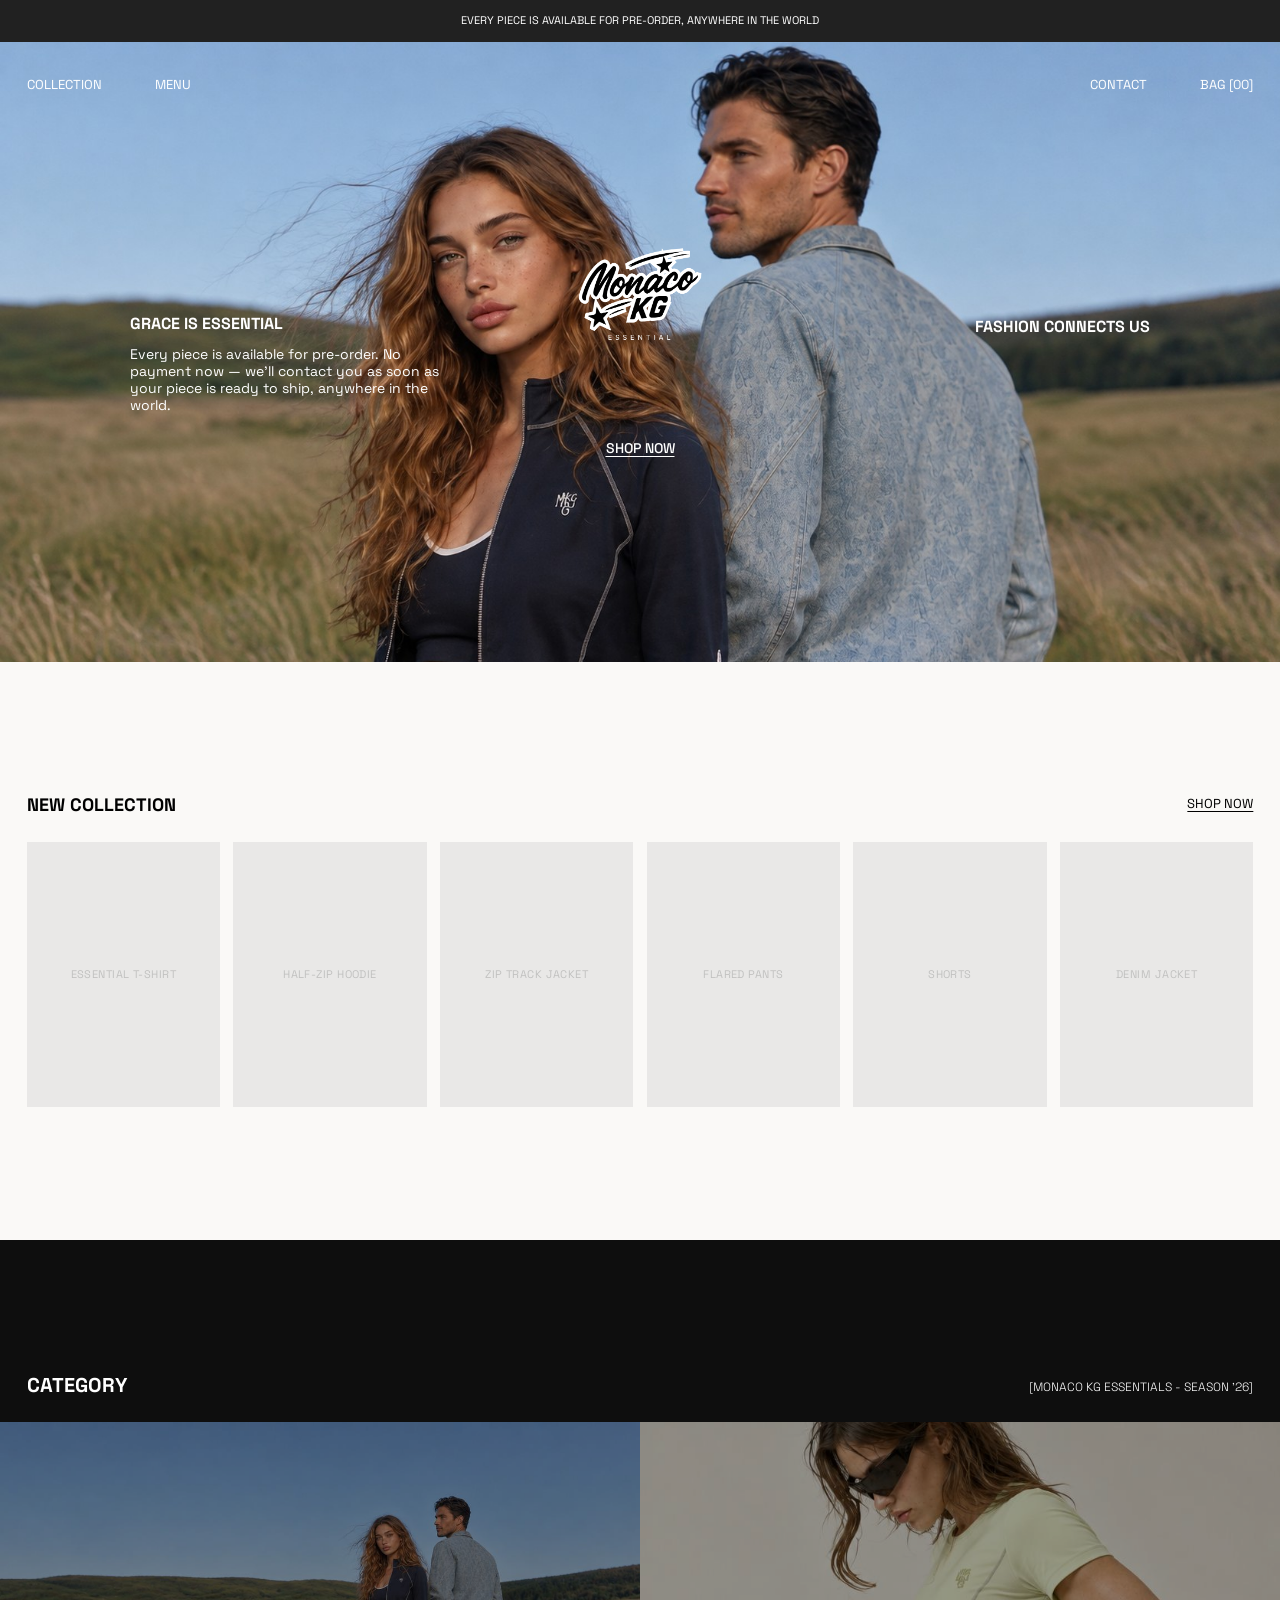
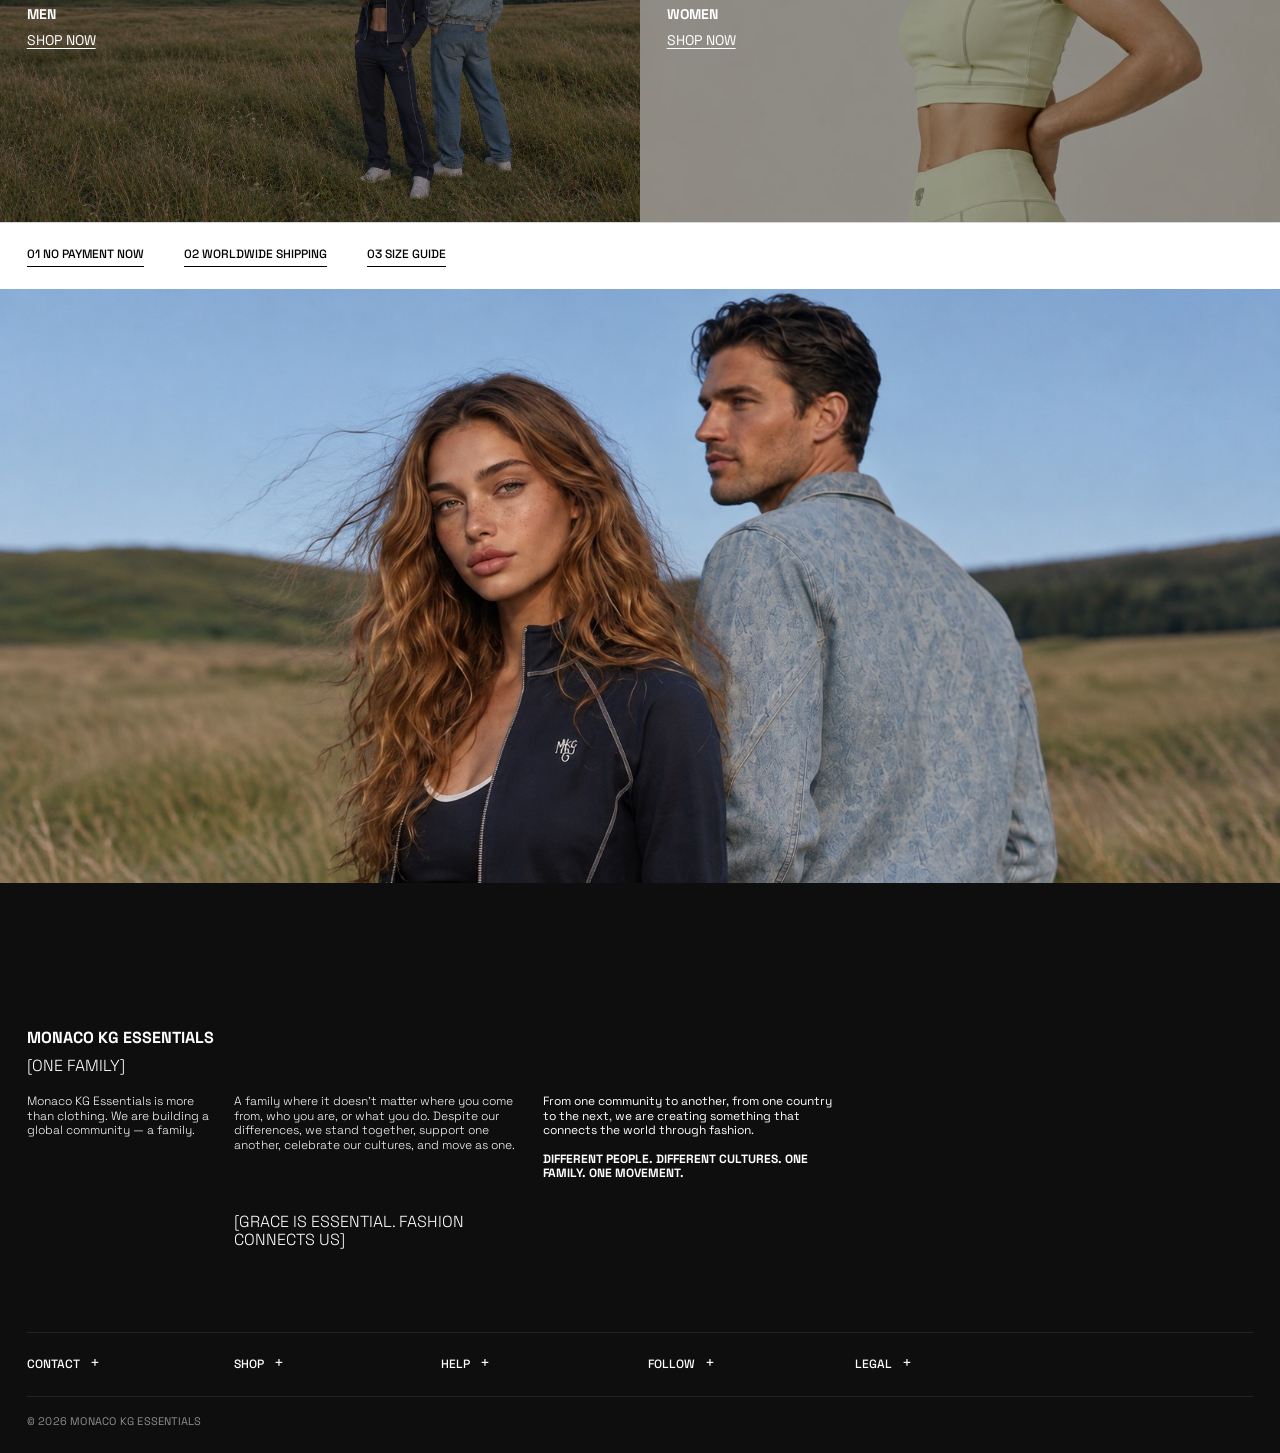
==== commit e597284f: "Фото товара: на 600-1199px две в ряд и край третьей, листаются" ====
--- a/index.html
+++ b/index.html
@@ -9,13 +9,13 @@
   <link rel="preconnect" href="https://fonts.gstatic.com" crossorigin>
   <link href="https://fonts.googleapis.com/css2?family=Space+Grotesk:wght@300..700&family=Roboto+Mono:wght@300..700&display=swap" rel="stylesheet">
   <!-- ?v=… makes browsers fetch fresh files after an update: bump the number when publishing changes -->
-  <link rel="stylesheet" href="styles.css?v=33">
+  <link rel="stylesheet" href="styles.css?v=34">
 </head>
 <body>
   <div id="app"></div>
   <noscript>Please enable JavaScript to view this site.</noscript>
-  <script src="i18n.js?v=33"></script>
-  <script src="config.js?v=33"></script>
-  <script src="app.js?v=33"></script>
+  <script src="i18n.js?v=34"></script>
+  <script src="config.js?v=34"></script>
+  <script src="app.js?v=34"></script>
 </body>
 </html>
--- a/styles.css
+++ b/styles.css
@@ -358,10 +358,15 @@
 @media (min-width: 960px) { .pdp { grid-template-columns: minmax(0, 1.6fr) minmax(320px, 1fr); gap: 48px; align-items: start; } .pdp__info { position: sticky; top: 84px; } }
 .pdp__gallery { display: grid; grid-template-columns: repeat(2, minmax(0, 1fr)); gap: 8px; }
 .pdp__gallery > * { aspect-ratio: 3 / 4; object-fit: cover; width: 100%; }
-@media (max-width: 959px) {
-  .pdp__gallery { display: flex; overflow-x: auto; scroll-snap-type: x mandatory; margin: 0 calc(-1 * var(--pad)); padding: 0 var(--pad); scrollbar-width: none; }
+/* below 1200px the photos become a swipe row: phones — one photo + edge of the next;
+   tablets / small laptops (600–1199px) — two photos + edge of the third. 2×2 grid from 1200px. */
+@media (max-width: 1199px) {
+  .pdp__gallery { display: flex; gap: 8px; overflow-x: auto; scroll-snap-type: x mandatory; margin: 0 calc(-1 * var(--pad)); padding: 0 var(--pad); scroll-padding: 0 var(--pad); scrollbar-width: none; }
+  .pdp__gallery::-webkit-scrollbar { display: none; }
   .pdp__gallery > * { flex: 0 0 82%; scroll-snap-align: start; }
 }
+@media (min-width: 600px) and (max-width: 1199px) { .pdp__gallery > * { flex-basis: 42%; } }
+@media (min-width: 960px) and (max-width: 1199px) { .pdp__gallery { margin: 0; padding: 0; scroll-padding: 0; } }
 .pdp__info { display: flex; flex-direction: column; gap: 22px; }
 .pdp__name { margin: 0; }
 .pdp__price { margin: -14px 0 0; font-size: 14px; }
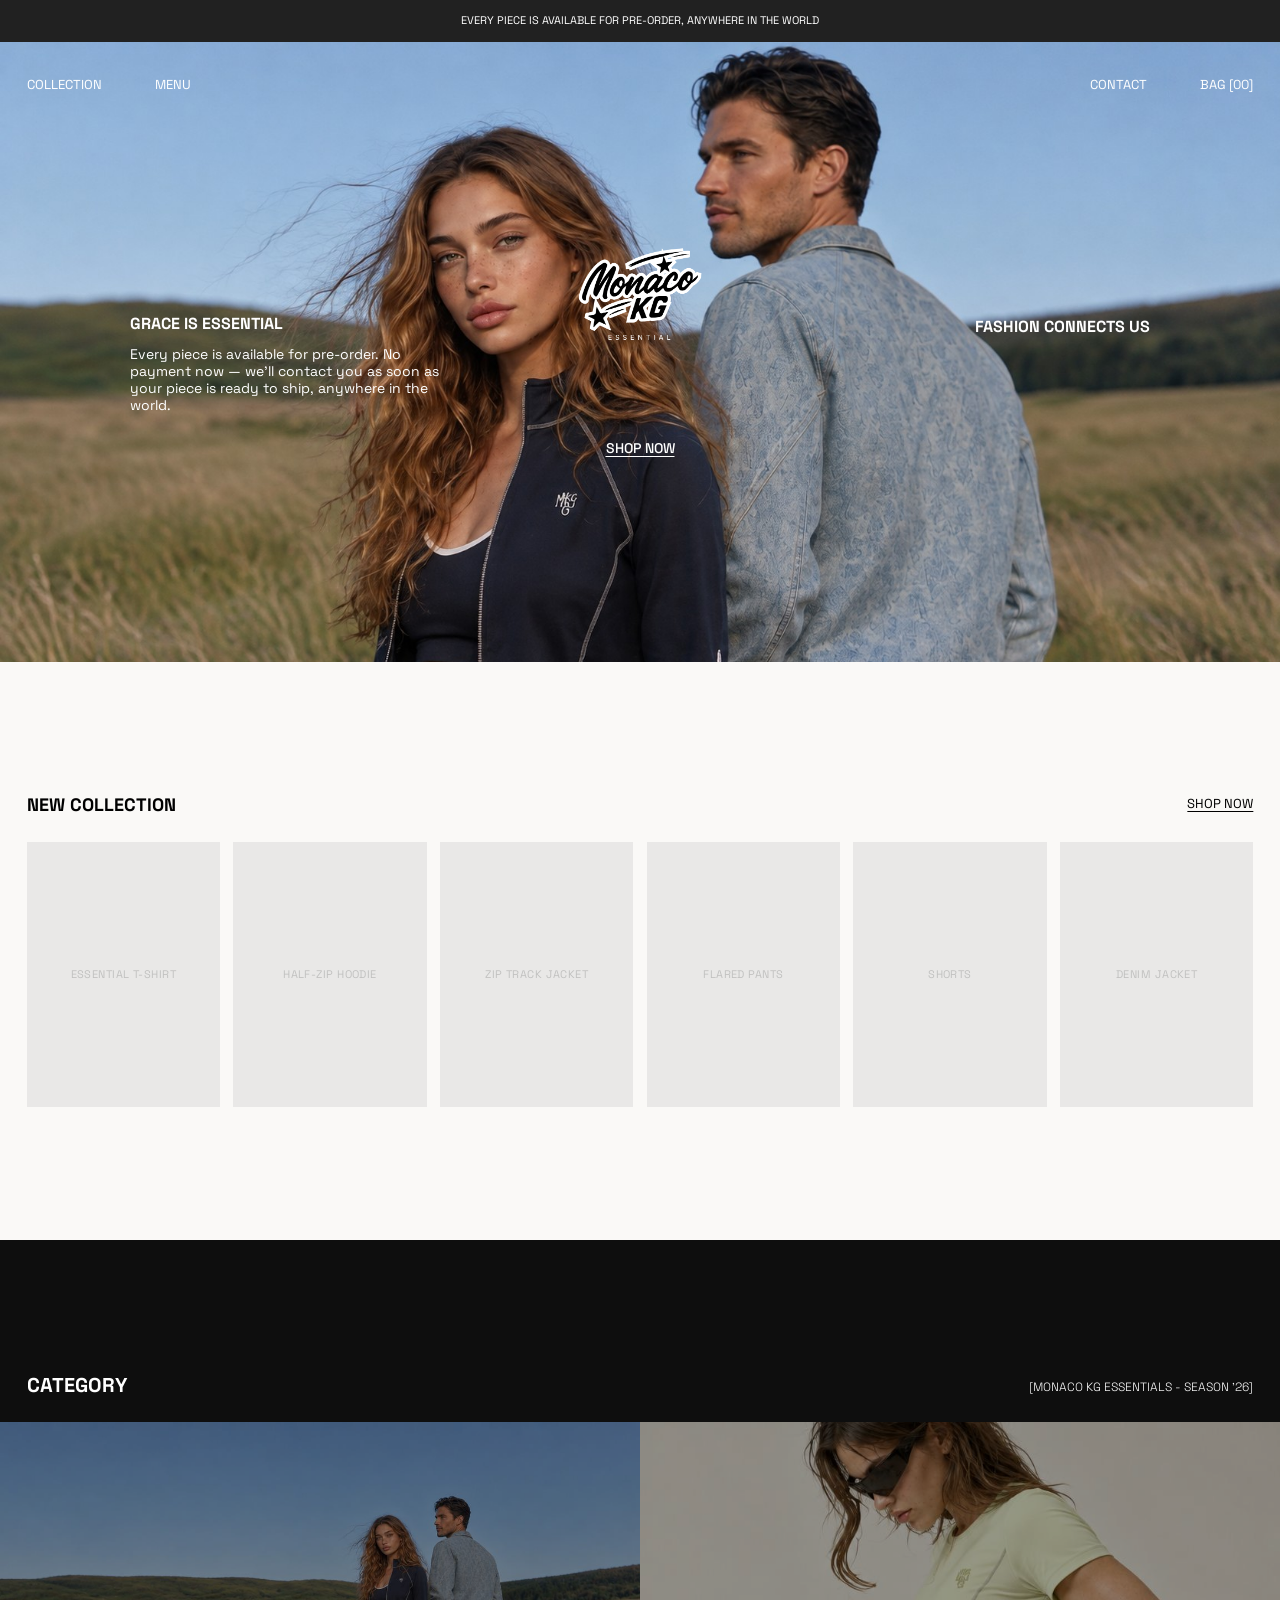
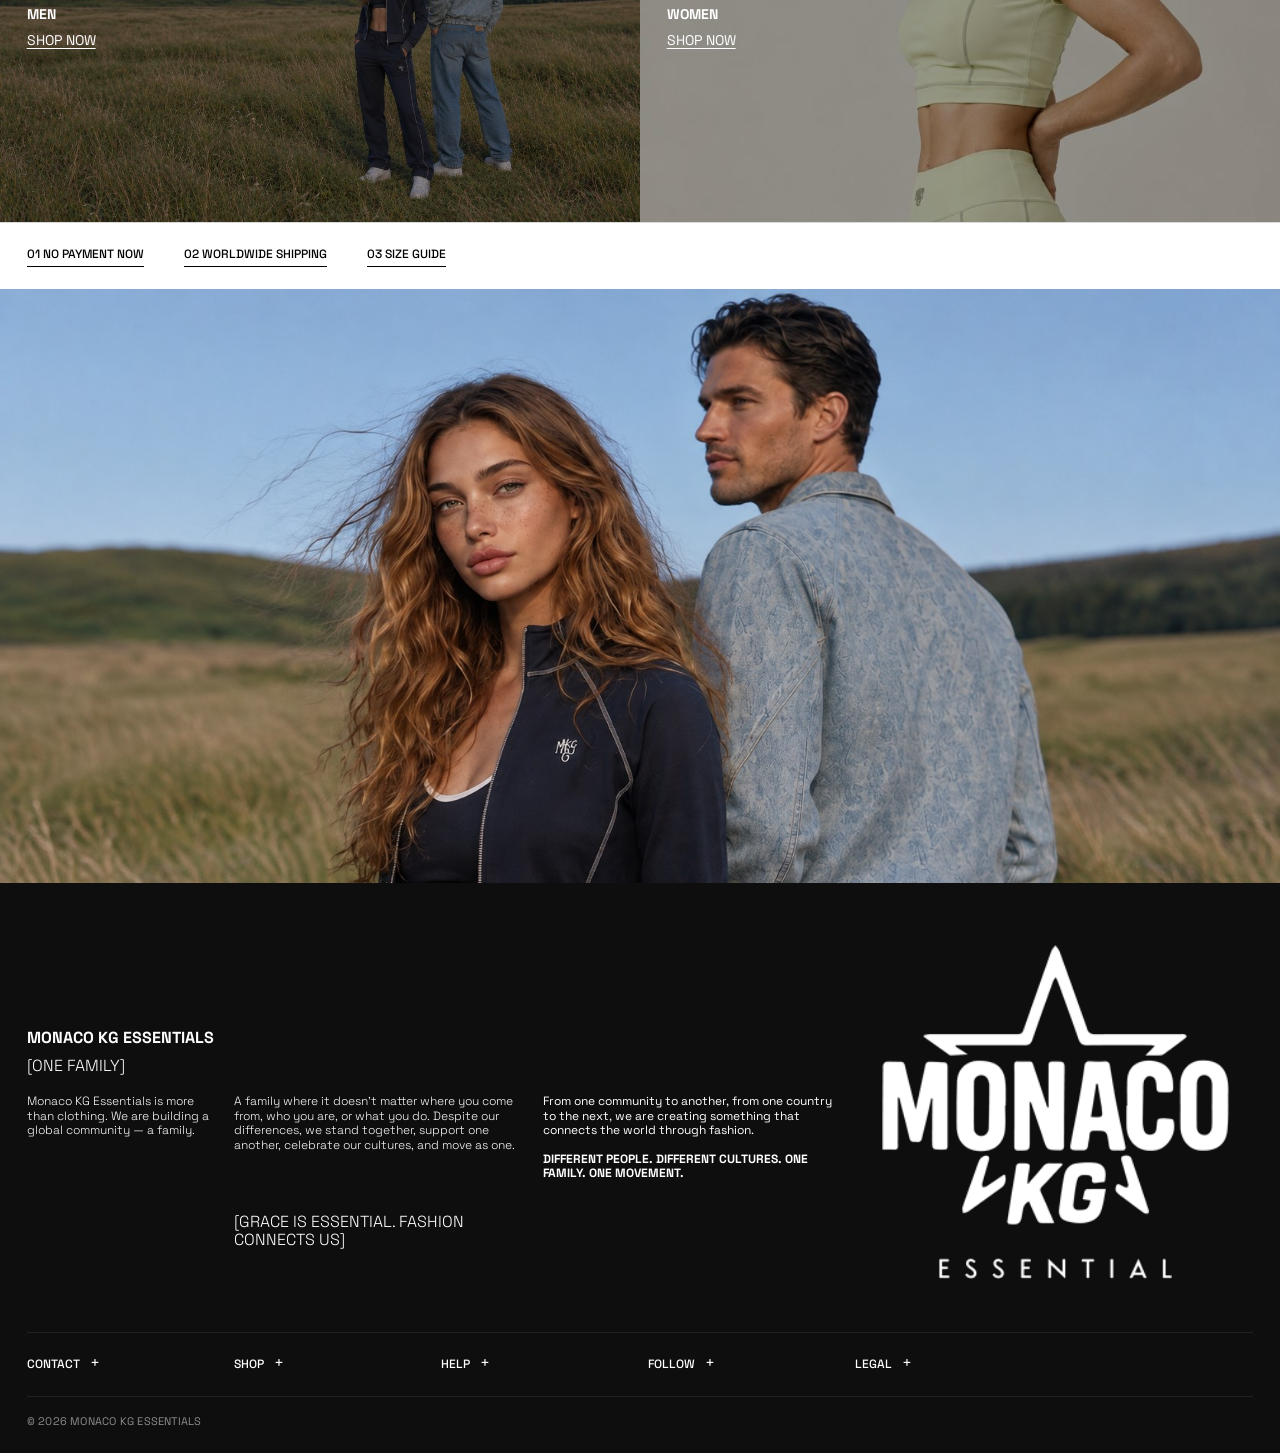
==== commit e28df674: "Фото товара: сетка 2 в ряд везде, листание только на телефоне" ====
--- a/index.html
+++ b/index.html
@@ -9,13 +9,13 @@
   <link rel="preconnect" href="https://fonts.gstatic.com" crossorigin>
   <link href="https://fonts.googleapis.com/css2?family=Space+Grotesk:wght@300..700&family=Roboto+Mono:wght@300..700&display=swap" rel="stylesheet">
   <!-- ?v=… makes browsers fetch fresh files after an update: bump the number when publishing changes -->
-  <link rel="stylesheet" href="styles.css?v=34">
+  <link rel="stylesheet" href="styles.css?v=38">
 </head>
 <body>
   <div id="app"></div>
   <noscript>Please enable JavaScript to view this site.</noscript>
-  <script src="i18n.js?v=34"></script>
-  <script src="config.js?v=34"></script>
-  <script src="app.js?v=34"></script>
+  <script src="i18n.js?v=38"></script>
+  <script src="config.js?v=38"></script>
+  <script src="app.js?v=38"></script>
 </body>
 </html>
--- a/styles.css
+++ b/styles.css
@@ -137,7 +137,9 @@
   .hh__l { display: contents; }
   .hh__l .hh__t { order: 1; font-size: 20px; }
   .hh__r { order: 2; margin-top: 4px; font-size: 20px; }
-  .hh__p { order: 3; margin: 20px 0 0; font-size: 16px; max-width: 307px; }
+  /* phones: text uses the full width; tablets: full width minus one (of 12) column on the right */
+  .hh__p { order: 3; margin: 20px 0 0; font-size: 16px; max-width: none; }
+  @media (min-width: 600px) { .hh__p { max-width: calc(100% * 11 / 12); } }
   .hh__shop { order: 4; align-self: flex-start; margin-top: 30px; font-size: 16px; }
 }
 
@@ -358,15 +360,13 @@
 @media (min-width: 960px) { .pdp { grid-template-columns: minmax(0, 1.6fr) minmax(320px, 1fr); gap: 48px; align-items: start; } .pdp__info { position: sticky; top: 84px; } }
 .pdp__gallery { display: grid; grid-template-columns: repeat(2, minmax(0, 1fr)); gap: 8px; }
 .pdp__gallery > * { aspect-ratio: 3 / 4; object-fit: cover; width: 100%; }
-/* below 1200px the photos become a swipe row: phones — one photo + edge of the next;
-   tablets / small laptops (600–1199px) — two photos + edge of the third. 2×2 grid from 1200px. */
-@media (max-width: 1199px) {
+/* photos: 2-per-row grid (2, then 2 below) everywhere except phones;
+   on phones (< 600px) a swipe row — one photo + the edge of the next */
+@media (max-width: 599px) {
   .pdp__gallery { display: flex; gap: 8px; overflow-x: auto; scroll-snap-type: x mandatory; margin: 0 calc(-1 * var(--pad)); padding: 0 var(--pad); scroll-padding: 0 var(--pad); scrollbar-width: none; }
   .pdp__gallery::-webkit-scrollbar { display: none; }
   .pdp__gallery > * { flex: 0 0 82%; scroll-snap-align: start; }
 }
-@media (min-width: 600px) and (max-width: 1199px) { .pdp__gallery > * { flex-basis: 42%; } }
-@media (min-width: 960px) and (max-width: 1199px) { .pdp__gallery { margin: 0; padding: 0; scroll-padding: 0; } }
 .pdp__info { display: flex; flex-direction: column; gap: 22px; }
 .pdp__name { margin: 0; }
 .pdp__price { margin: -14px 0 0; font-size: 14px; }
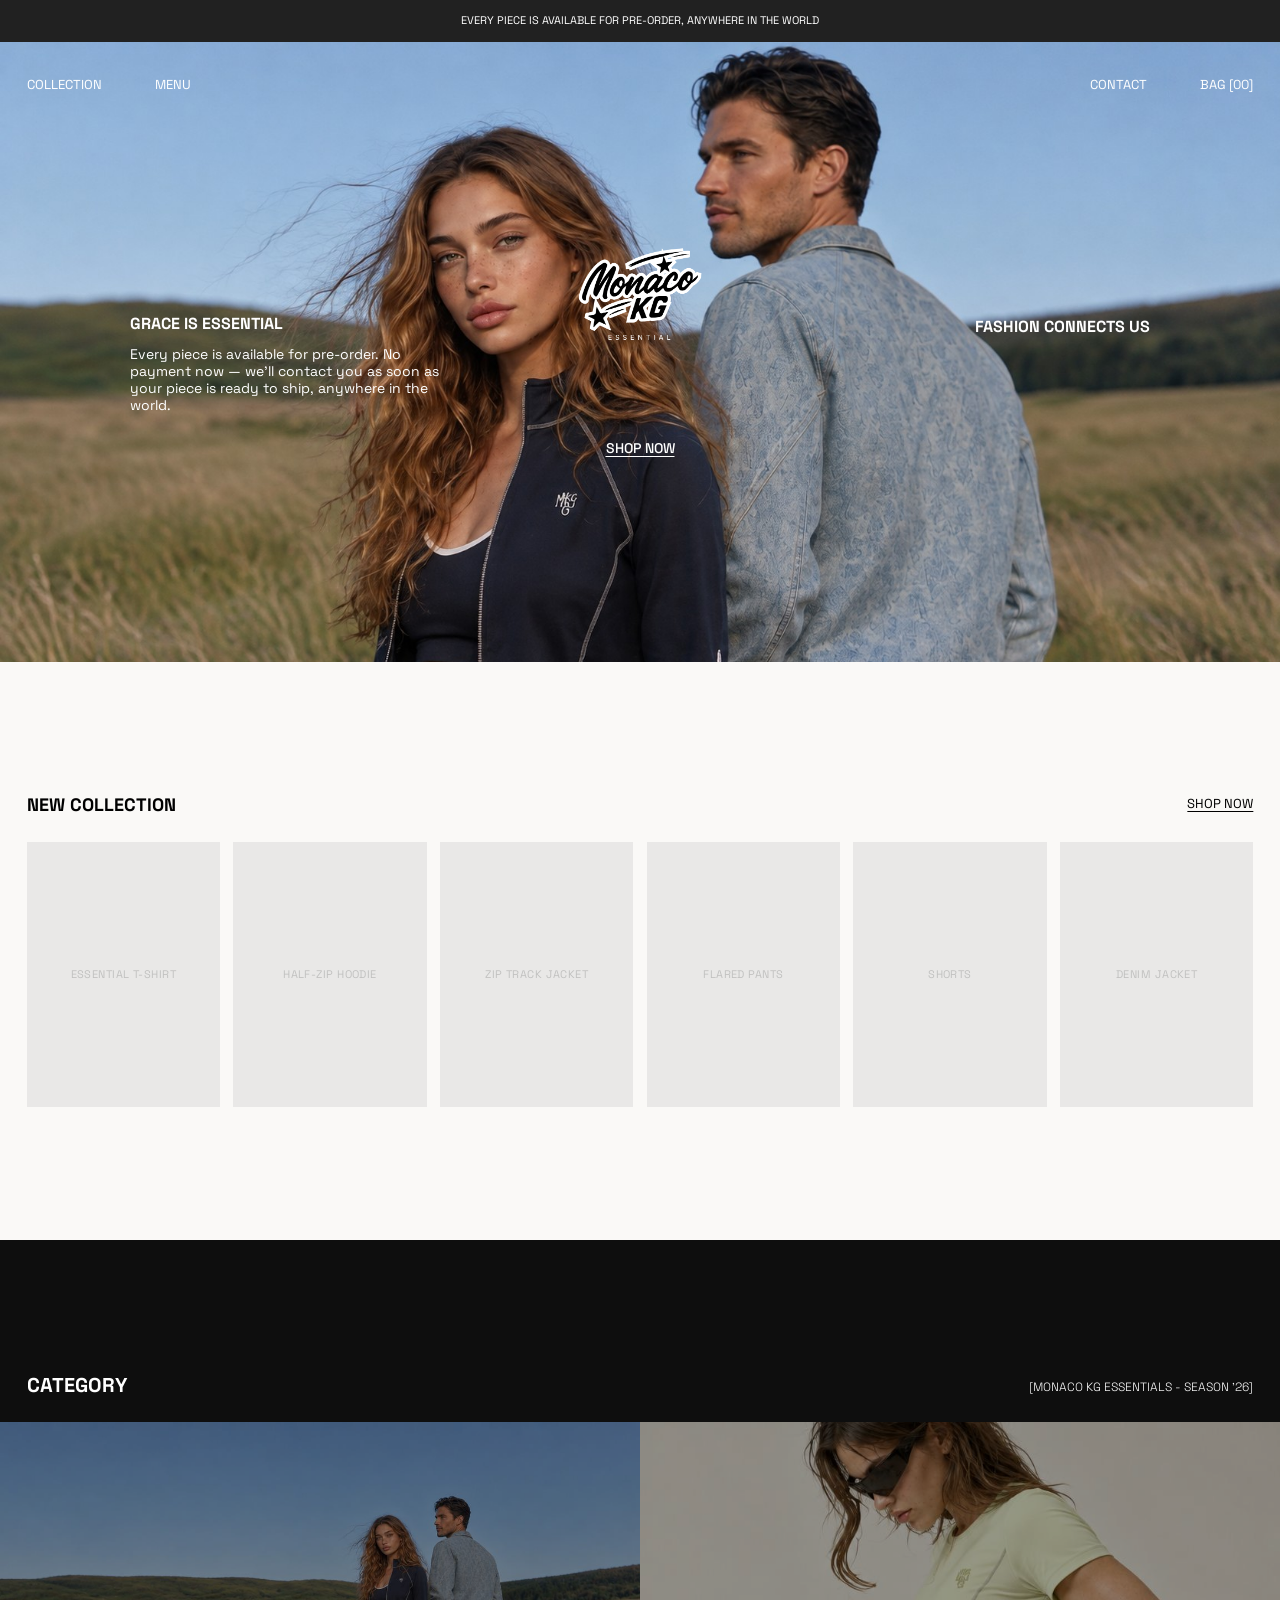
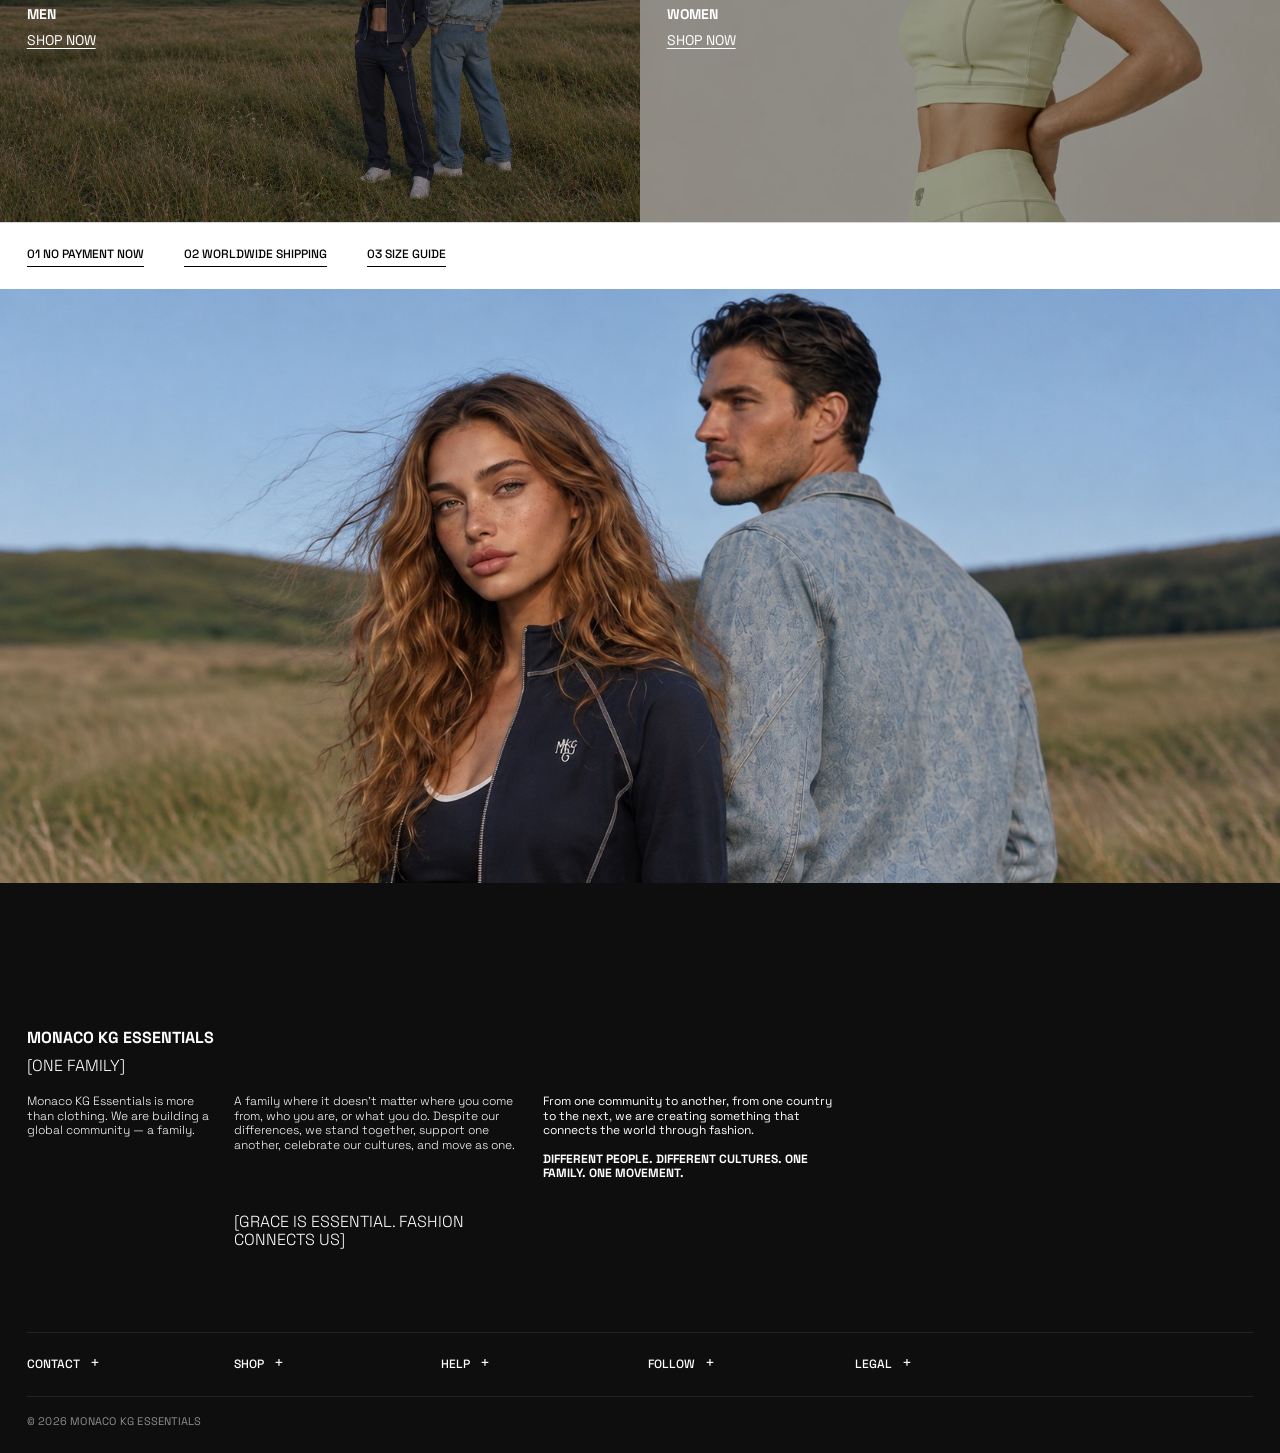
==== commit d23cc707: "Публикация: версия файлов v39" ====
--- a/index.html
+++ b/index.html
@@ -9,13 +9,13 @@
   <link rel="preconnect" href="https://fonts.gstatic.com" crossorigin>
   <link href="https://fonts.googleapis.com/css2?family=Space+Grotesk:wght@300..700&family=Roboto+Mono:wght@300..700&display=swap" rel="stylesheet">
   <!-- ?v=… makes browsers fetch fresh files after an update: bump the number when publishing changes -->
-  <link rel="stylesheet" href="styles.css?v=38">
+  <link rel="stylesheet" href="styles.css?v=39">
 </head>
 <body>
   <div id="app"></div>
   <noscript>Please enable JavaScript to view this site.</noscript>
-  <script src="i18n.js?v=38"></script>
-  <script src="config.js?v=38"></script>
-  <script src="app.js?v=38"></script>
+  <script src="i18n.js?v=39"></script>
+  <script src="config.js?v=39"></script>
+  <script src="app.js?v=39"></script>
 </body>
 </html>
